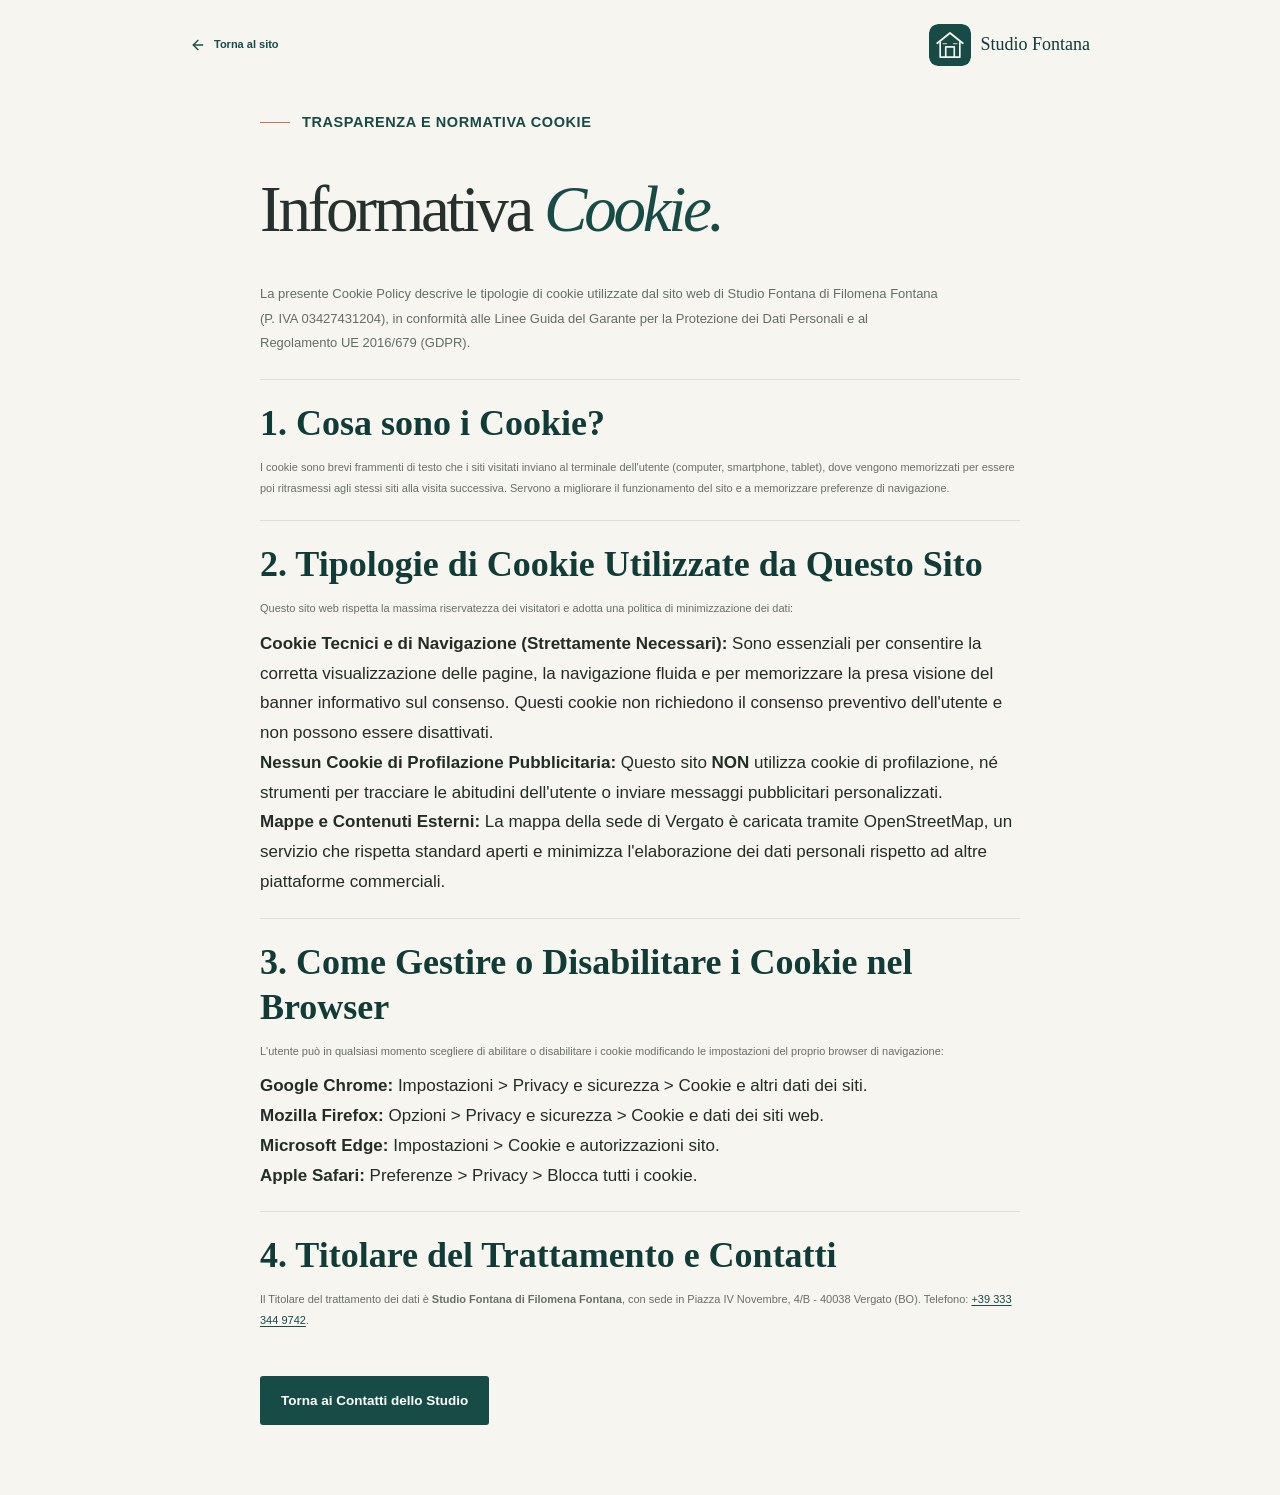
==== cookie-policy.html @ b10d7ef6 "Prima versione sito Studio Fontana" ====
<!doctype html>
<html lang="it">
<head>
  <meta charset="UTF-8" />
  <meta name="viewport" content="width=device-width, initial-scale=1.0" />
  <meta name="theme-color" content="#174b46" />
  <meta name="description" content="Cookie Policy di Studio Fontana - Informazioni sull'uso dei cookie tecnici e rispetto della privacy degli utenti." />
  <meta name="robots" content="noindex,nofollow" />
  <title>Cookie Policy | Studio Fontana</title>
  <link rel="icon" type="image/svg+xml" href="assets/studio-mark.svg" />
  <link rel="stylesheet" href="assets/style.css" />
</head>
<body>
  <main class="privacy-page">
    <header class="privacy-header">
      <a class="privacy-back" href="index.html" aria-label="Torna alla homepage">
        <svg xmlns="http://www.w3.org/2000/svg" width="16" height="16" viewBox="0 0 24 24" fill="none" stroke="currentColor" stroke-width="2" stroke-linecap="round" stroke-linejoin="round" aria-hidden="true"><path d="m12 19-7-7 7-7"/><path d="M19 12H5"/></svg> Torna al sito
      </a>
      <a class="privacy-brand" href="index.html" aria-label="Studio Fontana, homepage">
        <img src="assets/studio-mark.svg" width="42" height="42" alt="Logo Studio Fontana" />
        <span>Studio Fontana</span>
      </a>
    </header>

    <article class="privacy-content">
      <p class="eyebrow"><span class="eyebrow__line"></span> Trasparenza e Normativa Cookie</p>
      <h1>Informativa <em>Cookie.</em></h1>
      <p class="privacy-lead">La presente Cookie Policy descrive le tipologie di cookie utilizzate dal sito web di Studio Fontana di Filomena Fontana (P. IVA 03427431204), in conformità alle Linee Guida del Garante per la Protezione dei Dati Personali e al Regolamento UE 2016/679 (GDPR).</p>

      <section class="privacy-block">
        <h2>1. Cosa sono i Cookie?</h2>
        <p>I cookie sono brevi frammenti di testo che i siti visitati inviano al terminale dell'utente (computer, smartphone, tablet), dove vengono memorizzati per essere poi ritrasmessi agli stessi siti alla visita successiva. Servono a migliorare il funzionamento del sito e a memorizzare preferenze di navigazione.</p>
      </section>

      <section class="privacy-block">
        <h2>2. Tipologie di Cookie Utilizzate da Questo Sito</h2>
        <p>Questo sito web rispetta la massima riservatezza dei visitatori e adotta una politica di minimizzazione dei dati:</p>
        <ul>
          <li><strong>Cookie Tecnici e di Navigazione (Strettamente Necessari):</strong> Sono essenziali per consentire la corretta visualizzazione delle pagine, la navigazione fluida e per memorizzare la presa visione del banner informativo sul consenso. Questi cookie non richiedono il consenso preventivo dell'utente e non possono essere disattivati.</li>
          <li><strong>Nessun Cookie di Profilazione Pubblicitaria:</strong> Questo sito <strong>NON</strong> utilizza cookie di profilazione, né strumenti per tracciare le abitudini dell'utente o inviare messaggi pubblicitari personalizzati.</li>
          <li><strong>Mappe e Contenuti Esterni:</strong> La mappa della sede di Vergato è caricata tramite OpenStreetMap, un servizio che rispetta standard aperti e minimizza l'elaborazione dei dati personali rispetto ad altre piattaforme commerciali.</li>
        </ul>
      </section>

      <section class="privacy-block">
        <h2>3. Come Gestire o Disabilitare i Cookie nel Browser</h2>
        <p>L'utente può in qualsiasi momento scegliere di abilitare o disabilitare i cookie modificando le impostazioni del proprio browser di navigazione:</p>
        <ul>
          <li><strong>Google Chrome:</strong> Impostazioni > Privacy e sicurezza > Cookie e altri dati dei siti.</li>
          <li><strong>Mozilla Firefox:</strong> Opzioni > Privacy e sicurezza > Cookie e dati dei siti web.</li>
          <li><strong>Microsoft Edge:</strong> Impostazioni > Cookie e autorizzazioni sito.</li>
          <li><strong>Apple Safari:</strong> Preferenze > Privacy > Blocca tutti i cookie.</li>
        </ul>
      </section>

      <section class="privacy-block">
        <h2>4. Titolare del Trattamento e Contatti</h2>
        <p>Il Titolare del trattamento dei dati è <strong>Studio Fontana di Filomena Fontana</strong>, con sede in Piazza IV Novembre, 4/B - 40038 Vergato (BO). Telefono: <a href="tel:+393333449742">+39 333 344 9742</a>.</p>
      </section>

      <a class="button button--primary privacy-cta" href="index.html#contatti">
        Torna ai Contatti dello Studio
      </a>
    </article>
  </main>
</body>
</html>
---- assets/style.css ----
@layer properties{@supports (((-webkit-hyphens:none)) and (not (margin-trim:inline))) or ((-moz-orient:inline) and (not (color:rgb(from red r g b)))){*,:before,:after,::backdrop{--tw-translate-x:0;--tw-translate-y:0;--tw-translate-z:0;--tw-rotate-x:initial;--tw-rotate-y:initial;--tw-rotate-z:initial;--tw-skew-x:initial;--tw-skew-y:initial;--tw-space-y-reverse:0;--tw-space-x-reverse:0;--tw-border-style:solid;--tw-gradient-position:initial;--tw-gradient-from:#0000;--tw-gradient-via:#0000;--tw-gradient-to:#0000;--tw-gradient-stops:initial;--tw-gradient-via-stops:initial;--tw-gradient-from-position:0%;--tw-gradient-via-position:50%;--tw-gradient-to-position:100%;--tw-leading:initial;--tw-font-weight:initial;--tw-tracking:initial;--tw-ordinal:initial;--tw-slashed-zero:initial;--tw-numeric-figure:initial;--tw-numeric-spacing:initial;--tw-numeric-fraction:initial;--tw-shadow:0 0 #0000;--tw-shadow-color:initial;--tw-shadow-alpha:100%;--tw-inset-shadow:0 0 #0000;--tw-inset-shadow-color:initial;--tw-inset-shadow-alpha:100%;--tw-ring-color:initial;--tw-ring-shadow:0 0 #0000;--tw-inset-ring-color:initial;--tw-inset-ring-shadow:0 0 #0000;--tw-ring-inset:initial;--tw-ring-offset-width:0px;--tw-ring-offset-color:#fff;--tw-ring-offset-shadow:0 0 #0000;--tw-outline-style:solid;--tw-backdrop-blur:initial;--tw-backdrop-brightness:initial;--tw-backdrop-contrast:initial;--tw-backdrop-grayscale:initial;--tw-backdrop-hue-rotate:initial;--tw-backdrop-invert:initial;--tw-backdrop-opacity:initial;--tw-backdrop-saturate:initial;--tw-backdrop-sepia:initial;--tw-duration:initial;--tw-ease:initial;--tw-content:"";--tw-animation-delay:0s;--tw-animation-direction:normal;--tw-animation-duration:initial;--tw-animation-fill-mode:none;--tw-animation-iteration-count:1;--tw-enter-blur:0;--tw-enter-opacity:1;--tw-enter-rotate:0;--tw-enter-scale:1;--tw-enter-translate-x:0;--tw-enter-translate-y:0;--tw-exit-blur:0;--tw-exit-opacity:1;--tw-exit-rotate:0;--tw-exit-scale:1;--tw-exit-translate-x:0;--tw-exit-translate-y:0}}}@layer theme{:root,:host{--font-sans:ui-sans-serif,system-ui,sans-serif,"Apple Color Emoji","Segoe UI Emoji","Segoe UI Symbol","Noto Color Emoji";--font-mono:ui-monospace,SFMono-Regular,Menlo,Monaco,Consolas,"Liberation Mono","Courier New",monospace;--color-red-100:oklch(93.6% .032 17.717);--color-red-500:oklch(63.7% .237 25.331);--color-blue-600:oklch(54.6% .245 262.881);--color-blue-700:oklch(48.8% .243 264.376);--color-slate-50:oklch(98.4% .003 247.858);--color-slate-100:oklch(96.8% .007 247.896);--color-slate-600:oklch(44.6% .043 257.281);--color-slate-700:oklch(37.2% .044 257.287);--color-slate-900:oklch(20.8% .042 265.755);--color-black:#000;--color-white:#fff;--spacing:.25rem;--container-xs:20rem;--container-sm:24rem;--container-md:28rem;--container-lg:32rem;--container-2xl:42rem;--container-6xl:72rem;--text-xs:.75rem;--text-xs--line-height:calc(1/.75);--text-sm:.875rem;--text-sm--line-height:calc(1.25/.875);--text-base:1rem;--text-base--line-height: 1.5 ;--text-lg:1.125rem;--text-lg--line-height:calc(1.75/1.125);--text-xl:1.25rem;--text-xl--line-height:calc(1.75/1.25);--text-2xl:1.5rem;--text-2xl--line-height:calc(2/1.5);--text-3xl:1.875rem;--text-3xl--line-height: 1.2 ;--text-4xl:2.25rem;--text-4xl--line-height:calc(2.5/2.25);--font-weight-normal:400;--font-weight-medium:500;--font-weight-semibold:600;--font-weight-bold:700;--tracking-tight:-.025em;--tracking-widest:.1em;--leading-snug:1.375;--leading-normal:1.5;--leading-relaxed:1.625;--radius-xs:.125rem;--radius-sm:.25rem;--radius-md:.375rem;--radius-lg:.5rem;--radius-xl:.75rem;--ease-in-out:cubic-bezier(.4,0,.2,1);--animate-spin:spin 1s linear infinite;--animate-pulse:pulse 2s cubic-bezier(.4,0,.6,1)infinite;--blur-sm:8px;--blur-2xl:40px;--aspect-video:16/9;--default-transition-duration:.15s;--default-transition-timing-function:cubic-bezier(.4,0,.2,1);--default-font-family:var(--font-sans);--default-mono-font-family:var(--font-mono)}}@layer base{*,:after,:before,::backdrop{box-sizing:border-box;border:0 solid;margin:0;padding:0}::file-selector-button{box-sizing:border-box;border:0 solid;margin:0;padding:0}html,:host{-webkit-text-size-adjust:100%;tab-size:4;line-height:1.5;font-family:var(--default-font-family,ui-sans-serif,system-ui,sans-serif,"Apple Color Emoji","Segoe UI Emoji","Segoe UI Symbol","Noto Color Emoji");font-feature-settings:var(--default-font-feature-settings,normal);font-variation-settings:var(--default-font-variation-settings,normal);-webkit-tap-highlight-color:transparent}hr{height:0;color:inherit;border-top-width:1px}abbr:where([title]){-webkit-text-decoration:underline dotted;text-decoration:underline dotted}h1,h2,h3,h4,h5,h6{font-size:inherit;font-weight:inherit}a{color:inherit;-webkit-text-decoration:inherit;text-decoration:inherit}b,strong{font-weight:bolder}code,kbd,samp,pre{font-family:var(--default-mono-font-family,ui-monospace,SFMono-Regular,Menlo,Monaco,Consolas,"Liberation Mono","Courier New",monospace);font-feature-settings:var(--default-mono-font-feature-settings,normal);font-variation-settings:var(--default-mono-font-variation-settings,normal);font-size:1em}small{font-size:80%}sub,sup{vertical-align:baseline;font-size:75%;line-height:0;position:relative}sub{bottom:-.25em}sup{top:-.5em}table{text-indent:0;border-color:inherit;border-collapse:collapse}:-moz-focusring{outline:auto}progress{vertical-align:baseline}summary{display:list-item}ol,ul,menu{list-style:none}img,svg,video,canvas,audio,iframe,embed,object{vertical-align:middle;display:block}img,video{max-width:100%;height:auto}button,input,select,optgroup,textarea{font:inherit;font-feature-settings:inherit;font-variation-settings:inherit;letter-spacing:inherit;color:inherit;opacity:1;background-color:#0000;border-radius:0}::file-selector-button{font:inherit;font-feature-settings:inherit;font-variation-settings:inherit;letter-spacing:inherit;color:inherit;opacity:1;background-color:#0000;border-radius:0}:where(select:is([multiple],[size])) optgroup{font-weight:bolder}:where(select:is([multiple],[size])) optgroup option{padding-inline-start:20px}::file-selector-button{margin-inline-end:4px}::placeholder{opacity:1}@supports (not ((-webkit-appearance:-apple-pay-button))) or (contain-intrinsic-size:1px){::placeholder{color:currentColor}@supports (color:color-mix(in lab,red,red)){::placeholder{color:color-mix(in oklab,currentcolor 50%,transparent)}}}textarea{resize:vertical}::-webkit-search-decoration{-webkit-appearance:none}::-webkit-date-and-time-value{min-height:1lh;text-align:inherit}::-webkit-datetime-edit{display:inline-flex}::-webkit-datetime-edit-fields-wrapper{padding:0}::-webkit-datetime-edit{padding-block:0}::-webkit-datetime-edit-year-field{padding-block:0}::-webkit-datetime-edit-month-field{padding-block:0}::-webkit-datetime-edit-day-field{padding-block:0}::-webkit-datetime-edit-hour-field{padding-block:0}::-webkit-datetime-edit-minute-field{padding-block:0}::-webkit-datetime-edit-second-field{padding-block:0}::-webkit-datetime-edit-millisecond-field{padding-block:0}::-webkit-datetime-edit-meridiem-field{padding-block:0}::-webkit-calendar-picker-indicator{line-height:1}:-moz-ui-invalid{box-shadow:none}button,input:where([type=button],[type=reset],[type=submit]){appearance:button}::file-selector-button{appearance:button}::-webkit-inner-spin-button{height:auto}::-webkit-outer-spin-button{height:auto}[hidden]:where(:not([hidden=until-found])){display:none!important}}@layer components;@layer utilities{.\@container\/card-header{container:card-header/inline-size}.\@container\/field-group{container:field-group/inline-size}.pointer-events-none{pointer-events:none}.invisible{visibility:hidden}.sr-only{clip-path:inset(50%);white-space:nowrap;border-width:0;width:1px;height:1px;margin:-1px;padding:0;position:absolute;overflow:hidden}.absolute{position:absolute}.fixed{position:fixed}.relative{position:relative}.static{position:static}.sticky{position:sticky}.inset-0{inset:calc(var(--spacing)*0)}.inset-x-0{inset-inline:calc(var(--spacing)*0)}.inset-y-0{inset-block:calc(var(--spacing)*0)}.-top-12{top:calc(var(--spacing)*-12)}.top-0{top:calc(var(--spacing)*0)}.top-1\.5{top:calc(var(--spacing)*1.5)}.top-1\/2{top:50%}.top-3\.5{top:calc(var(--spacing)*3.5)}.top-4{top:calc(var(--spacing)*4)}.top-\[1px\]{top:1px}.top-\[50\%\]{top:50%}.top-\[60\%\]{top:60%}.top-full{top:100%}.-right-12{right:calc(var(--spacing)*-12)}.right-0{right:calc(var(--spacing)*0)}.right-1{right:calc(var(--spacing)*1)}.right-2{right:calc(var(--spacing)*2)}.right-3{right:calc(var(--spacing)*3)}.right-4{right:calc(var(--spacing)*4)}.-bottom-12{bottom:calc(var(--spacing)*-12)}.bottom-0{bottom:calc(var(--spacing)*0)}.bottom-4{bottom:calc(var(--spacing)*4)}.-left-12{left:calc(var(--spacing)*-12)}.left-0{left:calc(var(--spacing)*0)}.left-1\/2{left:50%}.left-2{left:calc(var(--spacing)*2)}.left-4{left:calc(var(--spacing)*4)}.left-\[50\%\]{left:50%}.isolate{isolation:isolate}.z-10{z-index:10}.z-20{z-index:20}.z-40{z-index:40}.z-50{z-index:50}.z-\[1\]{z-index:1}.order-first{order:-9999}.order-last{order:9999}.col-start-2{grid-column-start:2}.row-span-2{grid-row:span 2/span 2}.row-start-1{grid-row-start:1}.container{width:100%}@media(min-width:40rem){.container{max-width:40rem}}@media(min-width:48rem){.container{max-width:48rem}}@media(min-width:64rem){.container{max-width:64rem}}@media(min-width:80rem){.container{max-width:80rem}}@media(min-width:96rem){.container{max-width:96rem}}.\!m-0{margin:calc(var(--spacing)*0)!important}.-mx-1{margin-inline:calc(var(--spacing)*-1)}.mx-2{margin-inline:calc(var(--spacing)*2)}.mx-3\.5{margin-inline:calc(var(--spacing)*3.5)}.mx-4{margin-inline:calc(var(--spacing)*4)}.mx-auto{margin-inline:auto}.-my-2{margin-block:calc(var(--spacing)*-2)}.my-0{margin-block:calc(var(--spacing)*0)}.my-0\.5{margin-block:calc(var(--spacing)*.5)}.my-1{margin-block:calc(var(--spacing)*1)}.-mt-4{margin-top:calc(var(--spacing)*-4)}.mt-1{margin-top:calc(var(--spacing)*1)}.mt-1\.5{margin-top:calc(var(--spacing)*1.5)}.mt-2{margin-top:calc(var(--spacing)*2)}.mt-4{margin-top:calc(var(--spacing)*4)}.mt-12{margin-top:calc(var(--spacing)*12)}.mt-auto{margin-top:auto}.mr-2{margin-right:calc(var(--spacing)*2)}.mb-1{margin-bottom:calc(var(--spacing)*1)}.mb-2{margin-bottom:calc(var(--spacing)*2)}.mb-3{margin-bottom:calc(var(--spacing)*3)}.mb-4{margin-bottom:calc(var(--spacing)*4)}.mb-6{margin-bottom:calc(var(--spacing)*6)}.mb-8{margin-bottom:calc(var(--spacing)*8)}.-ml-4{margin-left:calc(var(--spacing)*-4)}.ml-1{margin-left:calc(var(--spacing)*1)}.ml-2{margin-left:calc(var(--spacing)*2)}.ml-4{margin-left:calc(var(--spacing)*4)}.ml-auto{margin-left:auto}.line-clamp-1{-webkit-line-clamp:1;-webkit-box-orient:vertical;display:-webkit-box;overflow:hidden}.line-clamp-2{-webkit-line-clamp:2;-webkit-box-orient:vertical;display:-webkit-box;overflow:hidden}.block{display:block}.flex{display:flex}.grid{display:grid}.hidden{display:none}.inline-flex{display:inline-flex}.table{display:table}.table-caption{display:table-caption}.table-cell{display:table-cell}.table-row{display:table-row}.field-sizing-content{field-sizing:content}.aspect-square{aspect-ratio:1}.aspect-video{aspect-ratio:var(--aspect-video)}.size-\(--cell-size\){width:var(--cell-size);height:var(--cell-size)}.size-2{width:calc(var(--spacing)*2);height:calc(var(--spacing)*2)}.size-2\.5{width:calc(var(--spacing)*2.5);height:calc(var(--spacing)*2.5)}.size-3{width:calc(var(--spacing)*3);height:calc(var(--spacing)*3)}.size-3\.5{width:calc(var(--spacing)*3.5);height:calc(var(--spacing)*3.5)}.size-4{width:calc(var(--spacing)*4);height:calc(var(--spacing)*4)}.size-6{width:calc(var(--spacing)*6);height:calc(var(--spacing)*6)}.size-7{width:calc(var(--spacing)*7);height:calc(var(--spacing)*7)}.size-8{width:calc(var(--spacing)*8);height:calc(var(--spacing)*8)}.size-9{width:calc(var(--spacing)*9);height:calc(var(--spacing)*9)}.size-10{width:calc(var(--spacing)*10);height:calc(var(--spacing)*10)}.size-12{width:calc(var(--spacing)*12);height:calc(var(--spacing)*12)}.size-auto{width:auto;height:auto}.size-full{width:100%;height:100%}.h-\(--cell-size\){height:var(--cell-size)}.h-1\.5{height:calc(var(--spacing)*1.5)}.h-2{height:calc(var(--spacing)*2)}.h-2\.5{height:calc(var(--spacing)*2.5)}.h-3{height:calc(var(--spacing)*3)}.h-4{height:calc(var(--spacing)*4)}.h-5{height:calc(var(--spacing)*5)}.h-6{height:calc(var(--spacing)*6)}.h-7{height:calc(var(--spacing)*7)}.h-8{height:calc(var(--spacing)*8)}.h-9{height:calc(var(--spacing)*9)}.h-10{height:calc(var(--spacing)*10)}.h-12{height:calc(var(--spacing)*12)}.h-14{height:calc(var(--spacing)*14)}.h-16{height:calc(var(--spacing)*16)}.h-32{height:calc(var(--spacing)*32)}.h-64{height:calc(var(--spacing)*64)}.h-\[1\.15rem\]{height:1.15rem}.h-\[38px\]{height:38px}.h-\[200px\]{height:200px}.h-\[500px\]{height:500px}.h-\[calc\(100\%-1px\)\]{height:calc(100% - 1px)}.h-\[var\(--radix-navigation-menu-viewport-height\)\]{height:var(--radix-navigation-menu-viewport-height)}.h-\[var\(--radix-select-trigger-height\)\]{height:var(--radix-select-trigger-height)}.h-auto{height:auto}.h-full{height:100%}.h-px{height:1px}.h-svh{height:100svh}.max-h-\(--radix-context-menu-content-available-height\){max-height:var(--radix-context-menu-content-available-height)}.max-h-\(--radix-dropdown-menu-content-available-height\){max-height:var(--radix-dropdown-menu-content-available-height)}.max-h-\(--radix-select-content-available-height\){max-height:var(--radix-select-content-available-height)}.max-h-32{max-height:calc(var(--spacing)*32)}.max-h-\[300px\]{max-height:300px}.min-h-0{min-height:calc(var(--spacing)*0)}.min-h-4{min-height:calc(var(--spacing)*4)}.min-h-9{min-height:calc(var(--spacing)*9)}.min-h-16{min-height:calc(var(--spacing)*16)}.min-h-\[200px\]{min-height:200px}.min-h-screen{min-height:100vh}.min-h-svh{min-height:100svh}.w-\(--cell-size\){width:var(--cell-size)}.w-\(--sidebar-width\){width:var(--sidebar-width)}.w-0{width:calc(var(--spacing)*0)}.w-1{width:calc(var(--spacing)*1)}.w-1\/2{width:50%}.w-2{width:calc(var(--spacing)*2)}.w-2\.5{width:calc(var(--spacing)*2.5)}.w-3{width:calc(var(--spacing)*3)}.w-3\/4{width:75%}.w-4{width:calc(var(--spacing)*4)}.w-5{width:calc(var(--spacing)*5)}.w-8{width:calc(var(--spacing)*8)}.w-9{width:calc(var(--spacing)*9)}.w-10{width:calc(var(--spacing)*10)}.w-16{width:calc(var(--spacing)*16)}.w-20{width:calc(var(--spacing)*20)}.w-24{width:calc(var(--spacing)*24)}.w-32{width:calc(var(--spacing)*32)}.w-48{width:calc(var(--spacing)*48)}.w-64{width:calc(var(--spacing)*64)}.w-72{width:calc(var(--spacing)*72)}.w-\[38px\]{width:38px}.w-\[100px\]{width:100px}.w-\[280px\]{width:280px}.w-\[400px\]{width:400px}.w-auto{width:auto}.w-fit{width:fit-content}.w-full{width:100%}.w-max{width:max-content}.w-px{width:1px}.max-w-\(--skeleton-width\){max-width:var(--skeleton-width)}.max-w-2xl{max-width:var(--container-2xl)}.max-w-6xl{max-width:var(--container-6xl)}.max-w-\[80\%\]{max-width:80%}.max-w-\[calc\(100\%-2rem\)\]{max-width:calc(100% - 2rem)}.max-w-lg{max-width:var(--container-lg)}.max-w-max{max-width:max-content}.max-w-md{max-width:var(--container-md)}.max-w-none{max-width:none}.max-w-sm{max-width:var(--container-sm)}.max-w-xs{max-width:var(--container-xs)}.min-w-\(--cell-size\){min-width:var(--cell-size)}.min-w-0{min-width:calc(var(--spacing)*0)}.min-w-5{min-width:calc(var(--spacing)*5)}.min-w-8{min-width:calc(var(--spacing)*8)}.min-w-9{min-width:calc(var(--spacing)*9)}.min-w-10{min-width:calc(var(--spacing)*10)}.min-w-\[8rem\]{min-width:8rem}.min-w-\[12rem\]{min-width:12rem}.min-w-\[var\(--radix-select-trigger-width\)\]{min-width:var(--radix-select-trigger-width)}.flex-1{flex:1}.flex-shrink-0,.shrink-0{flex-shrink:0}.grow{flex-grow:1}.grow-0{flex-grow:0}.basis-full{flex-basis:100%}.caption-bottom{caption-side:bottom}.border-collapse{border-collapse:collapse}.origin-\(--radix-context-menu-content-transform-origin\){transform-origin:var(--radix-context-menu-content-transform-origin)}.origin-\(--radix-dropdown-menu-content-transform-origin\){transform-origin:var(--radix-dropdown-menu-content-transform-origin)}.origin-\(--radix-hover-card-content-transform-origin\){transform-origin:var(--radix-hover-card-content-transform-origin)}.origin-\(--radix-menubar-content-transform-origin\){transform-origin:var(--radix-menubar-content-transform-origin)}.origin-\(--radix-popover-content-transform-origin\){transform-origin:var(--radix-popover-content-transform-origin)}.origin-\(--radix-select-content-transform-origin\){transform-origin:var(--radix-select-content-transform-origin)}.origin-\(--radix-tooltip-content-transform-origin\){transform-origin:var(--radix-tooltip-content-transform-origin)}.-translate-x-1\/2{--tw-translate-x: -50% ;translate:var(--tw-translate-x)var(--tw-translate-y)}.-translate-x-px{--tw-translate-x:-1px;translate:var(--tw-translate-x)var(--tw-translate-y)}.translate-x-\[-50\%\]{--tw-translate-x:-50%;translate:var(--tw-translate-x)var(--tw-translate-y)}.translate-x-px{--tw-translate-x:1px;translate:var(--tw-translate-x)var(--tw-translate-y)}.-translate-y-1\/2{--tw-translate-y: -50% ;translate:var(--tw-translate-x)var(--tw-translate-y)}.translate-y-0\.5{--tw-translate-y:calc(var(--spacing)*.5);translate:var(--tw-translate-x)var(--tw-translate-y)}.translate-y-\[-50\%\]{--tw-translate-y:-50%;translate:var(--tw-translate-x)var(--tw-translate-y)}.translate-y-\[calc\(-50\%_-_2px\)\]{--tw-translate-y: calc(-50% - 2px) ;translate:var(--tw-translate-x)var(--tw-translate-y)}.rotate-45{rotate:45deg}.rotate-90{rotate:90deg}.transform{transform:var(--tw-rotate-x,)var(--tw-rotate-y,)var(--tw-rotate-z,)var(--tw-skew-x,)var(--tw-skew-y,)}.animate-caret-blink{animation:1.25s ease-out infinite caret-blink}.animate-in{animation:enter var(--tw-animation-duration,var(--tw-duration,.15s))var(--tw-ease,ease)var(--tw-animation-delay,0s)var(--tw-animation-iteration-count,1)var(--tw-animation-direction,normal)var(--tw-animation-fill-mode,none)}.animate-pulse{animation:var(--animate-pulse)}.animate-spin{animation:var(--animate-spin)}.cursor-col-resize{cursor:col-resize}.cursor-default{cursor:default}.cursor-pointer{cursor:pointer}.cursor-text{cursor:text}.touch-none{touch-action:none}.resize-none{resize:none}.scroll-my-1{scroll-margin-block:calc(var(--spacing)*1)}.scroll-py-1{scroll-padding-block:calc(var(--spacing)*1)}.list-disc{list-style-type:disc}.list-none{list-style-type:none}.auto-rows-min{grid-auto-rows:min-content}.grid-cols-1{grid-template-columns:repeat(1,minmax(0,1fr))}.grid-cols-2{grid-template-columns:repeat(2,minmax(0,1fr))}.grid-cols-3{grid-template-columns:repeat(3,minmax(0,1fr))}.grid-cols-\[0_1fr\]{grid-template-columns:0 1fr}.grid-rows-\[auto_auto\]{grid-template-rows:auto auto}.flex-col{flex-direction:column}.flex-col-reverse{flex-direction:column-reverse}.flex-row{flex-direction:row}.flex-wrap{flex-wrap:wrap}.items-center{align-items:center}.items-end{align-items:flex-end}.items-start{align-items:flex-start}.items-stretch{align-items:stretch}.justify-between{justify-content:space-between}.justify-center{justify-content:center}.justify-end{justify-content:flex-end}.justify-start{justify-content:flex-start}.justify-items-start{justify-items:start}.gap-0{gap:calc(var(--spacing)*0)}.gap-0\.5{gap:calc(var(--spacing)*.5)}.gap-1{gap:calc(var(--spacing)*1)}.gap-1\.5{gap:calc(var(--spacing)*1.5)}.gap-2{gap:calc(var(--spacing)*2)}.gap-2\.5{gap:calc(var(--spacing)*2.5)}.gap-3{gap:calc(var(--spacing)*3)}.gap-4{gap:calc(var(--spacing)*4)}.gap-6{gap:calc(var(--spacing)*6)}.gap-7{gap:calc(var(--spacing)*7)}.gap-8{gap:calc(var(--spacing)*8)}:where(.space-y-1>:not(:last-child)){--tw-space-y-reverse:0;margin-block-start:calc(calc(var(--spacing)*1)*var(--tw-space-y-reverse));margin-block-end:calc(calc(var(--spacing)*1)*calc(1 - var(--tw-space-y-reverse)))}:where(.space-y-2>:not(:last-child)){--tw-space-y-reverse:0;margin-block-start:calc(calc(var(--spacing)*2)*var(--tw-space-y-reverse));margin-block-end:calc(calc(var(--spacing)*2)*calc(1 - var(--tw-space-y-reverse)))}:where(.space-y-3>:not(:last-child)){--tw-space-y-reverse:0;margin-block-start:calc(calc(var(--spacing)*3)*var(--tw-space-y-reverse));margin-block-end:calc(calc(var(--spacing)*3)*calc(1 - var(--tw-space-y-reverse)))}:where(.space-y-4>:not(:last-child)){--tw-space-y-reverse:0;margin-block-start:calc(calc(var(--spacing)*4)*var(--tw-space-y-reverse));margin-block-end:calc(calc(var(--spacing)*4)*calc(1 - var(--tw-space-y-reverse)))}:where(.space-y-6>:not(:last-child)){--tw-space-y-reverse:0;margin-block-start:calc(calc(var(--spacing)*6)*var(--tw-space-y-reverse));margin-block-end:calc(calc(var(--spacing)*6)*calc(1 - var(--tw-space-y-reverse)))}:where(.space-y-12>:not(:last-child)){--tw-space-y-reverse:0;margin-block-start:calc(calc(var(--spacing)*12)*var(--tw-space-y-reverse));margin-block-end:calc(calc(var(--spacing)*12)*calc(1 - var(--tw-space-y-reverse)))}:where(.space-x-2>:not(:last-child)){--tw-space-x-reverse:0;margin-inline-start:calc(calc(var(--spacing)*2)*var(--tw-space-x-reverse));margin-inline-end:calc(calc(var(--spacing)*2)*calc(1 - var(--tw-space-x-reverse)))}.gap-y-0\.5{row-gap:calc(var(--spacing)*.5)}.self-start{align-self:flex-start}.self-stretch{align-self:stretch}.justify-self-end{justify-self:flex-end}.truncate{text-overflow:ellipsis;white-space:nowrap;overflow:hidden}.overflow-auto{overflow:auto}.overflow-hidden{overflow:hidden}.overflow-x-auto{overflow-x:auto}.overflow-x-hidden{overflow-x:hidden}.overflow-y-auto{overflow-y:auto}.rounded{border-radius:.25rem}.rounded-\[2px\]{border-radius:2px}.rounded-\[4px\]{border-radius:4px}.rounded-\[10px\]{border-radius:10px}.rounded-\[20px\]{border-radius:20px}.rounded-\[calc\(var\(--radius\)-5px\)\]{border-radius:calc(var(--radius) - 5px)}.rounded-\[inherit\]{border-radius:inherit}.rounded-full{border-radius:3.40282e38px}.rounded-lg{border-radius:var(--radius-lg)}.rounded-md{border-radius:var(--radius-md)}.rounded-none{border-radius:0}.rounded-sm{border-radius:var(--radius-sm)}.rounded-xl{border-radius:var(--radius-xl)}.rounded-xs{border-radius:var(--radius-xs)}.rounded-l-md{border-top-left-radius:var(--radius-md);border-bottom-left-radius:var(--radius-md)}.rounded-tl-sm{border-top-left-radius:var(--radius-sm)}.rounded-r-md{border-top-right-radius:var(--radius-md);border-bottom-right-radius:var(--radius-md)}.border{border-style:var(--tw-border-style);border-width:1px}.border-0{border-style:var(--tw-border-style);border-width:0}.border-\[1\.5px\]{border-style:var(--tw-border-style);border-width:1.5px}.border-y{border-block-style:var(--tw-border-style);border-block-width:1px}.border-t{border-top-style:var(--tw-border-style);border-top-width:1px}.border-r{border-right-style:var(--tw-border-style);border-right-width:1px}.border-r-0{border-right-style:var(--tw-border-style);border-right-width:0}.border-b{border-bottom-style:var(--tw-border-style);border-bottom-width:1px}.border-l{border-left-style:var(--tw-border-style);border-left-width:1px}.border-dashed{--tw-border-style:dashed;border-style:dashed}.border-\(--color-border\){border-color:var(--color-border)}.border-\[rgba\(0\,0\,0\,0\.08\)\]{border-color:#00000014}.border-transparent{border-color:#0000}.border-t-transparent{border-top-color:#0000}.border-l-transparent{border-left-color:#0000}.bg-\(--color-bg\){background-color:var(--color-bg)}.bg-\[\#1a1a19\]{background-color:#1a1a19}.bg-\[\#f8f8f7\]{background-color:#f8f8f7}.bg-black\/50{background-color:#00000080}@supports (color:color-mix(in lab,red,red)){.bg-black\/50{background-color:color-mix(in oklab,var(--color-black)50%,transparent)}}.bg-blue-600{background-color:var(--color-blue-600)}.bg-red-100{background-color:var(--color-red-100)}.bg-transparent{background-color:#0000}.bg-white{background-color:var(--color-white)}.bg-white\/80{background-color:#fffc}@supports (color:color-mix(in lab,red,red)){.bg-white\/80{background-color:color-mix(in oklab,var(--color-white)80%,transparent)}}.bg-gradient-to-br{--tw-gradient-position:to bottom right in oklab;background-image:linear-gradient(var(--tw-gradient-stops))}.from-slate-50{--tw-gradient-from:var(--color-slate-50);--tw-gradient-stops:var(--tw-gradient-via-stops,var(--tw-gradient-position),var(--tw-gradient-from)var(--tw-gradient-from-position),var(--tw-gradient-to)var(--tw-gradient-to-position))}.to-slate-100{--tw-gradient-to:var(--color-slate-100);--tw-gradient-stops:var(--tw-gradient-via-stops,var(--tw-gradient-position),var(--tw-gradient-from)var(--tw-gradient-from-position),var(--tw-gradient-to)var(--tw-gradient-to-position))}.fill-current{fill:currentColor}.p-0{padding:calc(var(--spacing)*0)}.p-1{padding:calc(var(--spacing)*1)}.p-2{padding:calc(var(--spacing)*2)}.p-3{padding:calc(var(--spacing)*3)}.p-4{padding:calc(var(--spacing)*4)}.p-5{padding:calc(var(--spacing)*5)}.p-6{padding:calc(var(--spacing)*6)}.p-8{padding:calc(var(--spacing)*8)}.p-\[3px\]{padding:3px}.p-px{padding:1px}.px-\(--cell-size\){padding-inline:var(--cell-size)}.px-1{padding-inline:calc(var(--spacing)*1)}.px-1\.5{padding-inline:calc(var(--spacing)*1.5)}.px-2{padding-inline:calc(var(--spacing)*2)}.px-2\.5{padding-inline:calc(var(--spacing)*2.5)}.px-3{padding-inline:calc(var(--spacing)*3)}.px-4{padding-inline:calc(var(--spacing)*4)}.px-5{padding-inline:calc(var(--spacing)*5)}.px-6{padding-inline:calc(var(--spacing)*6)}.py-0\.5{padding-block:calc(var(--spacing)*.5)}.py-1{padding-block:calc(var(--spacing)*1)}.py-1\.5{padding-block:calc(var(--spacing)*1.5)}.py-2{padding-block:calc(var(--spacing)*2)}.py-2\.5{padding-block:calc(var(--spacing)*2.5)}.py-3{padding-block:calc(var(--spacing)*3)}.py-4{padding-block:calc(var(--spacing)*4)}.py-5{padding-block:calc(var(--spacing)*5)}.py-6{padding-block:calc(var(--spacing)*6)}.pt-0{padding-top:calc(var(--spacing)*0)}.pt-3{padding-top:calc(var(--spacing)*3)}.pt-4{padding-top:calc(var(--spacing)*4)}.pt-6{padding-top:calc(var(--spacing)*6)}.pt-8{padding-top:calc(var(--spacing)*8)}.pt-12{padding-top:calc(var(--spacing)*12)}.pr-1{padding-right:calc(var(--spacing)*1)}.pr-2{padding-right:calc(var(--spacing)*2)}.pr-2\.5{padding-right:calc(var(--spacing)*2.5)}.pr-3{padding-right:calc(var(--spacing)*3)}.pr-8{padding-right:calc(var(--spacing)*8)}.pb-3{padding-bottom:calc(var(--spacing)*3)}.pb-4{padding-bottom:calc(var(--spacing)*4)}.pb-8{padding-bottom:calc(var(--spacing)*8)}.pl-2{padding-left:calc(var(--spacing)*2)}.pl-3{padding-left:calc(var(--spacing)*3)}.pl-4{padding-left:calc(var(--spacing)*4)}.pl-8{padding-left:calc(var(--spacing)*8)}.text-center{text-align:center}.text-left{text-align:left}.text-right{text-align:right}.align-middle{vertical-align:middle}.font-mono{font-family:var(--font-mono)}.font-sans{font-family:var(--font-sans)}.text-2xl{font-size:var(--text-2xl);line-height:var(--tw-leading,var(--text-2xl--line-height))}.text-3xl{font-size:var(--text-3xl);line-height:var(--tw-leading,var(--text-3xl--line-height))}.text-4xl{font-size:var(--text-4xl);line-height:var(--tw-leading,var(--text-4xl--line-height))}.text-base{font-size:var(--text-base);line-height:var(--tw-leading,var(--text-base--line-height))}.text-lg{font-size:var(--text-lg);line-height:var(--tw-leading,var(--text-lg--line-height))}.text-sm{font-size:var(--text-sm);line-height:var(--tw-leading,var(--text-sm--line-height))}.text-sm\/relaxed{font-size:var(--text-sm);line-height:var(--leading-relaxed)}.text-xl{font-size:var(--text-xl);line-height:var(--tw-leading,var(--text-xl--line-height))}.text-xs{font-size:var(--text-xs);line-height:var(--tw-leading,var(--text-xs--line-height))}.text-\[0\.8rem\]{font-size:.8rem}.leading-5{--tw-leading:calc(var(--spacing)*5);line-height:calc(var(--spacing)*5)}.leading-\[26px\]{--tw-leading:26px;line-height:26px}.leading-none{--tw-leading:1;line-height:1}.leading-normal{--tw-leading:var(--leading-normal);line-height:var(--leading-normal)}.leading-relaxed{--tw-leading:var(--leading-relaxed);line-height:var(--leading-relaxed)}.leading-snug{--tw-leading:var(--leading-snug);line-height:var(--leading-snug)}.font-bold{--tw-font-weight:var(--font-weight-bold);font-weight:var(--font-weight-bold)}.font-medium{--tw-font-weight:var(--font-weight-medium);font-weight:var(--font-weight-medium)}.font-normal{--tw-font-weight:var(--font-weight-normal);font-weight:var(--font-weight-normal)}.font-semibold{--tw-font-weight:var(--font-weight-semibold);font-weight:var(--font-weight-semibold)}.tracking-\[-0\.44px\]{--tw-tracking:-.44px;letter-spacing:-.44px}.tracking-\[-0\.154px\]{--tw-tracking:-.154px;letter-spacing:-.154px}.tracking-tight{--tw-tracking:var(--tracking-tight);letter-spacing:var(--tracking-tight)}.tracking-widest{--tw-tracking:var(--tracking-widest);letter-spacing:var(--tracking-widest)}.text-balance{text-wrap:balance}.break-words{overflow-wrap:break-word}.whitespace-break-spaces{white-space:break-spaces}.whitespace-nowrap{white-space:nowrap}.whitespace-pre-wrap{white-space:pre-wrap}.text-\[\#34322d\]{color:#34322d}.text-\[\#858481\]{color:#858481}.text-current{color:currentColor}.text-red-500{color:var(--color-red-500)}.text-slate-600{color:var(--color-slate-600)}.text-slate-700{color:var(--color-slate-700)}.text-slate-900{color:var(--color-slate-900)}.text-white{color:var(--color-white)}.italic{font-style:italic}.tabular-nums{--tw-numeric-spacing:tabular-nums;font-variant-numeric:var(--tw-ordinal,)var(--tw-slashed-zero,)var(--tw-numeric-figure,)var(--tw-numeric-spacing,)var(--tw-numeric-fraction,)}.underline{text-decoration-line:underline}.underline-offset-4{text-underline-offset:4px}.opacity-0{opacity:0}.opacity-20{opacity:.2}.opacity-50{opacity:.5}.opacity-70{opacity:.7}.opacity-90{opacity:.9}.opacity-100{opacity:1}.shadow{--tw-shadow:0 1px 3px 0 var(--tw-shadow-color,#0000001a),0 1px 2px -1px var(--tw-shadow-color,#0000001a);box-shadow:var(--tw-inset-shadow),var(--tw-inset-ring-shadow),var(--tw-ring-offset-shadow),var(--tw-ring-shadow),var(--tw-shadow)}.shadow-\[0_0_0_1px_hsl\(var\(--sidebar-border\)\)\]{--tw-shadow:0 0 0 1px var(--tw-shadow-color,hsl(var(--sidebar-border)));box-shadow:var(--tw-inset-shadow),var(--tw-inset-ring-shadow),var(--tw-ring-offset-shadow),var(--tw-ring-shadow),var(--tw-shadow)}.shadow-\[0px_4px_11px_0px_rgba\(0\,0\,0\,0\.08\)\]{--tw-shadow:0px 4px 11px 0px var(--tw-shadow-color,#00000014);box-shadow:var(--tw-inset-shadow),var(--tw-inset-ring-shadow),var(--tw-ring-offset-shadow),var(--tw-ring-shadow),var(--tw-shadow)}.shadow-lg{--tw-shadow:0 10px 15px -3px var(--tw-shadow-color,#0000001a),0 4px 6px -4px var(--tw-shadow-color,#0000001a);box-shadow:var(--tw-inset-shadow),var(--tw-inset-ring-shadow),var(--tw-ring-offset-shadow),var(--tw-ring-shadow),var(--tw-shadow)}.shadow-md{--tw-shadow:0 4px 6px -1px var(--tw-shadow-color,#0000001a),0 2px 4px -2px var(--tw-shadow-color,#0000001a);box-shadow:var(--tw-inset-shadow),var(--tw-inset-ring-shadow),var(--tw-ring-offset-shadow),var(--tw-ring-shadow),var(--tw-shadow)}.shadow-none{--tw-shadow:0 0 #0000;box-shadow:var(--tw-inset-shadow),var(--tw-inset-ring-shadow),var(--tw-ring-offset-shadow),var(--tw-ring-shadow),var(--tw-shadow)}.shadow-sm{--tw-shadow:0 1px 3px 0 var(--tw-shadow-color,#0000001a),0 1px 2px -1px var(--tw-shadow-color,#0000001a);box-shadow:var(--tw-inset-shadow),var(--tw-inset-ring-shadow),var(--tw-ring-offset-shadow),var(--tw-ring-shadow),var(--tw-shadow)}.shadow-xl{--tw-shadow:0 20px 25px -5px var(--tw-shadow-color,#0000001a),0 8px 10px -6px var(--tw-shadow-color,#0000001a);box-shadow:var(--tw-inset-shadow),var(--tw-inset-ring-shadow),var(--tw-ring-offset-shadow),var(--tw-ring-shadow),var(--tw-shadow)}.shadow-xs{--tw-shadow:0 1px 2px 0 var(--tw-shadow-color,#0000000d);box-shadow:var(--tw-inset-shadow),var(--tw-inset-ring-shadow),var(--tw-ring-offset-shadow),var(--tw-ring-shadow),var(--tw-shadow)}.ring-0{--tw-ring-shadow:var(--tw-ring-inset,)0 0 0 calc(0px + var(--tw-ring-offset-width))var(--tw-ring-color,currentcolor);box-shadow:var(--tw-inset-shadow),var(--tw-inset-ring-shadow),var(--tw-ring-offset-shadow),var(--tw-ring-shadow),var(--tw-shadow)}.outline-hidden{--tw-outline-style:none;outline-style:none}@media(forced-colors:active){.outline-hidden{outline-offset:2px;outline:2px solid #0000}}.outline{outline-style:var(--tw-outline-style);outline-width:1px}.backdrop-blur{--tw-backdrop-blur:blur(8px);-webkit-backdrop-filter:var(--tw-backdrop-blur,)var(--tw-backdrop-brightness,)var(--tw-backdrop-contrast,)var(--tw-backdrop-grayscale,)var(--tw-backdrop-hue-rotate,)var(--tw-backdrop-invert,)var(--tw-backdrop-opacity,)var(--tw-backdrop-saturate,)var(--tw-backdrop-sepia,);backdrop-filter:var(--tw-backdrop-blur,)var(--tw-backdrop-brightness,)var(--tw-backdrop-contrast,)var(--tw-backdrop-grayscale,)var(--tw-backdrop-hue-rotate,)var(--tw-backdrop-invert,)var(--tw-backdrop-opacity,)var(--tw-backdrop-saturate,)var(--tw-backdrop-sepia,)}.backdrop-blur-2xl{--tw-backdrop-blur:blur(var(--blur-2xl));-webkit-backdrop-filter:var(--tw-backdrop-blur,)var(--tw-backdrop-brightness,)var(--tw-backdrop-contrast,)var(--tw-backdrop-grayscale,)var(--tw-backdrop-hue-rotate,)var(--tw-backdrop-invert,)var(--tw-backdrop-opacity,)var(--tw-backdrop-saturate,)var(--tw-backdrop-sepia,);backdrop-filter:var(--tw-backdrop-blur,)var(--tw-backdrop-brightness,)var(--tw-backdrop-contrast,)var(--tw-backdrop-grayscale,)var(--tw-backdrop-hue-rotate,)var(--tw-backdrop-invert,)var(--tw-backdrop-opacity,)var(--tw-backdrop-saturate,)var(--tw-backdrop-sepia,)}.backdrop-blur-sm{--tw-backdrop-blur:blur(var(--blur-sm));-webkit-backdrop-filter:var(--tw-backdrop-blur,)var(--tw-backdrop-brightness,)var(--tw-backdrop-contrast,)var(--tw-backdrop-grayscale,)var(--tw-backdrop-hue-rotate,)var(--tw-backdrop-invert,)var(--tw-backdrop-opacity,)var(--tw-backdrop-saturate,)var(--tw-backdrop-sepia,);backdrop-filter:var(--tw-backdrop-blur,)var(--tw-backdrop-brightness,)var(--tw-backdrop-contrast,)var(--tw-backdrop-grayscale,)var(--tw-backdrop-hue-rotate,)var(--tw-backdrop-invert,)var(--tw-backdrop-opacity,)var(--tw-backdrop-saturate,)var(--tw-backdrop-sepia,)}.transition{transition-property:color,background-color,border-color,outline-color,text-decoration-color,fill,stroke,--tw-gradient-from,--tw-gradient-via,--tw-gradient-to,opacity,box-shadow,transform,translate,scale,rotate,filter,-webkit-backdrop-filter,backdrop-filter,display,content-visibility,overlay,pointer-events;transition-timing-function:var(--tw-ease,var(--default-transition-timing-function));transition-duration:var(--tw-duration,var(--default-transition-duration))}.transition-\[color\,box-shadow\]{transition-property:color,box-shadow;transition-timing-function:var(--tw-ease,var(--default-transition-timing-function));transition-duration:var(--tw-duration,var(--default-transition-duration))}.transition-\[left\,right\,width\]{transition-property:left,right,width;transition-timing-function:var(--tw-ease,var(--default-transition-timing-function));transition-duration:var(--tw-duration,var(--default-transition-duration))}.transition-\[margin\,opacity\]{transition-property:margin,opacity;transition-timing-function:var(--tw-ease,var(--default-transition-timing-function));transition-duration:var(--tw-duration,var(--default-transition-duration))}.transition-\[width\,height\,padding\]{transition-property:width,height,padding;transition-timing-function:var(--tw-ease,var(--default-transition-timing-function));transition-duration:var(--tw-duration,var(--default-transition-duration))}.transition-\[width\]{transition-property:width;transition-timing-function:var(--tw-ease,var(--default-transition-timing-function));transition-duration:var(--tw-duration,var(--default-transition-duration))}.transition-all{transition-property:all;transition-timing-function:var(--tw-ease,var(--default-transition-timing-function));transition-duration:var(--tw-duration,var(--default-transition-duration))}.transition-colors{transition-property:color,background-color,border-color,outline-color,text-decoration-color,fill,stroke,--tw-gradient-from,--tw-gradient-via,--tw-gradient-to;transition-timing-function:var(--tw-ease,var(--default-transition-timing-function));transition-duration:var(--tw-duration,var(--default-transition-duration))}.transition-opacity{transition-property:opacity;transition-timing-function:var(--tw-ease,var(--default-transition-timing-function));transition-duration:var(--tw-duration,var(--default-transition-duration))}.transition-shadow{transition-property:box-shadow;transition-timing-function:var(--tw-ease,var(--default-transition-timing-function));transition-duration:var(--tw-duration,var(--default-transition-duration))}.transition-transform{transition-property:transform,translate,scale,rotate;transition-timing-function:var(--tw-ease,var(--default-transition-timing-function));transition-duration:var(--tw-duration,var(--default-transition-duration))}.transition-none{transition-property:none}.duration-100{--tw-duration:.1s;transition-duration:.1s}.duration-200{--tw-duration:.2s;transition-duration:.2s}.duration-300{--tw-duration:.3s;transition-duration:.3s}.duration-1000{--tw-duration:1s;transition-duration:1s}.ease-in-out{--tw-ease:var(--ease-in-out);transition-timing-function:var(--ease-in-out)}.ease-linear{--tw-ease:linear;transition-timing-function:linear}.fade-in-0{--tw-enter-opacity:0}.outline-none{--tw-outline-style:none;outline-style:none}.select-none{-webkit-user-select:none;user-select:none}.zoom-in-95{--tw-enter-scale:.95}.\[--cell-size\:--spacing\(8\)\]{--cell-size:calc(var(--spacing)*8)}.group-focus-within\/menu-item\:opacity-100:is(:where(.group\/menu-item):focus-within *){opacity:1}@media(hover:hover){.group-hover\/menu-item\:opacity-100:is(:where(.group\/menu-item):hover *){opacity:1}}.group-has-data-\[sidebar\=menu-action\]\/menu-item\:pr-8:is(:where(.group\/menu-item):has([data-sidebar=menu-action]) *){padding-right:calc(var(--spacing)*8)}.group-has-\[\[data-orientation\=horizontal\]\]\/field\:text-balance:is(:where(.group\/field):has([data-orientation=horizontal]) *){text-wrap:balance}.group-has-\[\[data-slot\=item-description\]\]\/item\:translate-y-0\.5:is(:where(.group\/item):has([data-slot=item-description]) *){--tw-translate-y:calc(var(--spacing)*.5);translate:var(--tw-translate-x)var(--tw-translate-y)}.group-has-\[\[data-slot\=item-description\]\]\/item\:self-start:is(:where(.group\/item):has([data-slot=item-description]) *){align-self:flex-start}.group-has-\[\>input\]\/input-group\:pt-2\.5:is(:where(.group\/input-group):has(>input) *){padding-top:calc(var(--spacing)*2.5)}.group-has-\[\>input\]\/input-group\:pb-2\.5:is(:where(.group\/input-group):has(>input) *){padding-bottom:calc(var(--spacing)*2.5)}.group-data-\[collapsible\=icon\]\:-mt-8:is(:where(.group)[data-collapsible=icon] *){margin-top:calc(var(--spacing)*-8)}.group-data-\[collapsible\=icon\]\:hidden:is(:where(.group)[data-collapsible=icon] *){display:none}.group-data-\[collapsible\=icon\]\:size-8\!:is(:where(.group)[data-collapsible=icon] *){width:calc(var(--spacing)*8)!important;height:calc(var(--spacing)*8)!important}.group-data-\[collapsible\=icon\]\:w-\(--sidebar-width-icon\):is(:where(.group)[data-collapsible=icon] *){width:var(--sidebar-width-icon)}.group-data-\[collapsible\=icon\]\:w-\[calc\(var\(--sidebar-width-icon\)\+\(--spacing\(4\)\)\)\]:is(:where(.group)[data-collapsible=icon] *){width:calc(var(--sidebar-width-icon) + (calc(var(--spacing)*4)))}.group-data-\[collapsible\=icon\]\:w-\[calc\(var\(--sidebar-width-icon\)\+\(--spacing\(4\)\)\+2px\)\]:is(:where(.group)[data-collapsible=icon] *){width:calc(var(--sidebar-width-icon) + (calc(var(--spacing)*4)) + 2px)}.group-data-\[collapsible\=icon\]\:justify-center:is(:where(.group)[data-collapsible=icon] *){justify-content:center}.group-data-\[collapsible\=icon\]\:overflow-hidden:is(:where(.group)[data-collapsible=icon] *){overflow:hidden}.group-data-\[collapsible\=icon\]\:p-0\!:is(:where(.group)[data-collapsible=icon] *){padding:calc(var(--spacing)*0)!important}.group-data-\[collapsible\=icon\]\:p-2\!:is(:where(.group)[data-collapsible=icon] *){padding:calc(var(--spacing)*2)!important}.group-data-\[collapsible\=icon\]\:opacity-0:is(:where(.group)[data-collapsible=icon] *){opacity:0}.group-data-\[collapsible\=offcanvas\]\:right-\[calc\(var\(--sidebar-width\)\*-1\)\]:is(:where(.group)[data-collapsible=offcanvas] *){right:calc(var(--sidebar-width)*-1)}.group-data-\[collapsible\=offcanvas\]\:left-\[calc\(var\(--sidebar-width\)\*-1\)\]:is(:where(.group)[data-collapsible=offcanvas] *){left:calc(var(--sidebar-width)*-1)}.group-data-\[collapsible\=offcanvas\]\:w-0:is(:where(.group)[data-collapsible=offcanvas] *){width:calc(var(--spacing)*0)}.group-data-\[collapsible\=offcanvas\]\:translate-x-0:is(:where(.group)[data-collapsible=offcanvas] *){--tw-translate-x:calc(var(--spacing)*0);translate:var(--tw-translate-x)var(--tw-translate-y)}.group-data-\[disabled\=true\]\:pointer-events-none:is(:where(.group)[data-disabled=true] *){pointer-events:none}.group-data-\[disabled\=true\]\:opacity-50:is(:where(.group)[data-disabled=true] *),.group-data-\[disabled\=true\]\/field\:opacity-50:is(:where(.group\/field)[data-disabled=true] *),.group-data-\[disabled\=true\]\/input-group\:opacity-50:is(:where(.group\/input-group)[data-disabled=true] *){opacity:.5}.group-data-\[focused\=true\]\/day\:relative:is(:where(.group\/day)[data-focused=true] *){position:relative}.group-data-\[focused\=true\]\/day\:z-10:is(:where(.group\/day)[data-focused=true] *){z-index:10}.group-data-\[focused\=true\]\/day\:ring-\[3px\]:is(:where(.group\/day)[data-focused=true] *){--tw-ring-shadow:var(--tw-ring-inset,)0 0 0 calc(3px + var(--tw-ring-offset-width))var(--tw-ring-color,currentcolor);box-shadow:var(--tw-inset-shadow),var(--tw-inset-ring-shadow),var(--tw-ring-offset-shadow),var(--tw-ring-shadow),var(--tw-shadow)}.group-data-\[side\=left\]\:-right-4:is(:where(.group)[data-side=left] *){right:calc(var(--spacing)*-4)}.group-data-\[side\=left\]\:border-r:is(:where(.group)[data-side=left] *){border-right-style:var(--tw-border-style);border-right-width:1px}.group-data-\[side\=right\]\:left-0:is(:where(.group)[data-side=right] *){left:calc(var(--spacing)*0)}.group-data-\[side\=right\]\:rotate-180:is(:where(.group)[data-side=right] *){rotate:180deg}.group-data-\[side\=right\]\:border-l:is(:where(.group)[data-side=right] *){border-left-style:var(--tw-border-style);border-left-width:1px}.group-data-\[state\=open\]\:rotate-180:is(:where(.group)[data-state=open] *){rotate:180deg}.group-data-\[variant\=floating\]\:rounded-lg:is(:where(.group)[data-variant=floating] *){border-radius:var(--radius-lg)}.group-data-\[variant\=floating\]\:border:is(:where(.group)[data-variant=floating] *){border-style:var(--tw-border-style);border-width:1px}.group-data-\[variant\=floating\]\:shadow-sm:is(:where(.group)[data-variant=floating] *){--tw-shadow:0 1px 3px 0 var(--tw-shadow-color,#0000001a),0 1px 2px -1px var(--tw-shadow-color,#0000001a);box-shadow:var(--tw-inset-shadow),var(--tw-inset-ring-shadow),var(--tw-ring-offset-shadow),var(--tw-ring-shadow),var(--tw-shadow)}.group-data-\[variant\=outline\]\/field-group\:-mb-2:is(:where(.group\/field-group)[data-variant=outline] *){margin-bottom:calc(var(--spacing)*-2)}.group-data-\[vaul-drawer-direction\=bottom\]\/drawer-content\:block:is(:where(.group\/drawer-content)[data-vaul-drawer-direction=bottom] *){display:block}.group-data-\[vaul-drawer-direction\=bottom\]\/drawer-content\:text-center:is(:where(.group\/drawer-content)[data-vaul-drawer-direction=bottom] *),.group-data-\[vaul-drawer-direction\=top\]\/drawer-content\:text-center:is(:where(.group\/drawer-content)[data-vaul-drawer-direction=top] *){text-align:center}.group-data-\[viewport\=false\]\/navigation-menu\:top-full:is(:where(.group\/navigation-menu)[data-viewport=false] *){top:100%}.group-data-\[viewport\=false\]\/navigation-menu\:mt-1\.5:is(:where(.group\/navigation-menu)[data-viewport=false] *){margin-top:calc(var(--spacing)*1.5)}.group-data-\[viewport\=false\]\/navigation-menu\:overflow-hidden:is(:where(.group\/navigation-menu)[data-viewport=false] *){overflow:hidden}.group-data-\[viewport\=false\]\/navigation-menu\:rounded-md:is(:where(.group\/navigation-menu)[data-viewport=false] *){border-radius:var(--radius-md)}.group-data-\[viewport\=false\]\/navigation-menu\:border:is(:where(.group\/navigation-menu)[data-viewport=false] *){border-style:var(--tw-border-style);border-width:1px}.group-data-\[viewport\=false\]\/navigation-menu\:shadow:is(:where(.group\/navigation-menu)[data-viewport=false] *){--tw-shadow:0 1px 3px 0 var(--tw-shadow-color,#0000001a),0 1px 2px -1px var(--tw-shadow-color,#0000001a);box-shadow:var(--tw-inset-shadow),var(--tw-inset-ring-shadow),var(--tw-ring-offset-shadow),var(--tw-ring-shadow),var(--tw-shadow)}.group-data-\[viewport\=false\]\/navigation-menu\:duration-200:is(:where(.group\/navigation-menu)[data-viewport=false] *){--tw-duration:.2s;transition-duration:.2s}.peer-disabled\:cursor-not-allowed:is(:where(.peer):disabled~*){cursor:not-allowed}.peer-disabled\:opacity-50:is(:where(.peer):disabled~*){opacity:.5}.peer-data-\[size\=default\]\/menu-button\:top-1\.5:is(:where(.peer\/menu-button)[data-size=default]~*){top:calc(var(--spacing)*1.5)}.peer-data-\[size\=lg\]\/menu-button\:top-2\.5:is(:where(.peer\/menu-button)[data-size=lg]~*){top:calc(var(--spacing)*2.5)}.peer-data-\[size\=sm\]\/menu-button\:top-1:is(:where(.peer\/menu-button)[data-size=sm]~*){top:calc(var(--spacing)*1)}.file\:inline-flex::file-selector-button{display:inline-flex}.file\:h-7::file-selector-button{height:calc(var(--spacing)*7)}.file\:border-0::file-selector-button{border-style:var(--tw-border-style);border-width:0}.file\:bg-transparent::file-selector-button{background-color:#0000}.file\:text-sm::file-selector-button{font-size:var(--text-sm);line-height:var(--tw-leading,var(--text-sm--line-height))}.file\:font-medium::file-selector-button{--tw-font-weight:var(--font-weight-medium);font-weight:var(--font-weight-medium)}.after\:absolute:after{content:var(--tw-content);position:absolute}.after\:-inset-2:after{content:var(--tw-content);inset:calc(var(--spacing)*-2)}.after\:inset-y-0:after{content:var(--tw-content);inset-block:calc(var(--spacing)*0)}.after\:left-1\/2:after{content:var(--tw-content);left:50%}.after\:w-1:after{content:var(--tw-content);width:calc(var(--spacing)*1)}.after\:w-\[2px\]:after{content:var(--tw-content);width:2px}.after\:-translate-x-1\/2:after{content:var(--tw-content);--tw-translate-x: -50% ;translate:var(--tw-translate-x)var(--tw-translate-y)}.group-data-\[collapsible\=offcanvas\]\:after\:left-full:is(:where(.group)[data-collapsible=offcanvas] *):after{content:var(--tw-content);left:100%}.first\:rounded-l-md:first-child{border-top-left-radius:var(--radius-md);border-bottom-left-radius:var(--radius-md)}.first\:border-l:first-child{border-left-style:var(--tw-border-style);border-left-width:1px}.last\:mt-0:last-child{margin-top:calc(var(--spacing)*0)}.last\:rounded-r-md:last-child{border-top-right-radius:var(--radius-md);border-bottom-right-radius:var(--radius-md)}.last\:border-b-0:last-child{border-bottom-style:var(--tw-border-style);border-bottom-width:0}@media(hover:hover){.hover\:bg-\[\#1a1a19\]\/90:hover{background-color:#1a1a19e6}.hover\:bg-blue-700:hover{background-color:var(--color-blue-700)}.hover\:underline:hover{text-decoration-line:underline}.hover\:opacity-90:hover{opacity:.9}.hover\:opacity-100:hover{opacity:1}.hover\:shadow-\[0_0_0_1px_hsl\(var\(--sidebar-accent\)\)\]:hover{--tw-shadow:0 0 0 1px var(--tw-shadow-color,hsl(var(--sidebar-accent)));box-shadow:var(--tw-inset-shadow),var(--tw-inset-ring-shadow),var(--tw-ring-offset-shadow),var(--tw-ring-shadow),var(--tw-shadow)}.hover\:shadow-lg:hover{--tw-shadow:0 10px 15px -3px var(--tw-shadow-color,#0000001a),0 4px 6px -4px var(--tw-shadow-color,#0000001a);box-shadow:var(--tw-inset-shadow),var(--tw-inset-ring-shadow),var(--tw-ring-offset-shadow),var(--tw-ring-shadow),var(--tw-shadow)}.hover\:shadow-xl:hover{--tw-shadow:0 20px 25px -5px var(--tw-shadow-color,#0000001a),0 8px 10px -6px var(--tw-shadow-color,#0000001a);box-shadow:var(--tw-inset-shadow),var(--tw-inset-ring-shadow),var(--tw-ring-offset-shadow),var(--tw-ring-shadow),var(--tw-shadow)}.hover\:ring-4:hover{--tw-ring-shadow:var(--tw-ring-inset,)0 0 0 calc(4px + var(--tw-ring-offset-width))var(--tw-ring-color,currentcolor);box-shadow:var(--tw-inset-shadow),var(--tw-inset-ring-shadow),var(--tw-ring-offset-shadow),var(--tw-ring-shadow),var(--tw-shadow)}}.focus\:z-10:focus{z-index:10}.focus\:ring-2:focus{--tw-ring-shadow:var(--tw-ring-inset,)0 0 0 calc(2px + var(--tw-ring-offset-width))var(--tw-ring-color,currentcolor);box-shadow:var(--tw-inset-shadow),var(--tw-inset-ring-shadow),var(--tw-ring-offset-shadow),var(--tw-ring-shadow),var(--tw-shadow)}.focus\:ring-offset-2:focus{--tw-ring-offset-width:2px;--tw-ring-offset-shadow:var(--tw-ring-inset,)0 0 0 var(--tw-ring-offset-width)var(--tw-ring-offset-color)}.focus\:outline-hidden:focus{--tw-outline-style:none;outline-style:none}@media(forced-colors:active){.focus\:outline-hidden:focus{outline-offset:2px;outline:2px solid #0000}}.focus\:outline-none:focus{--tw-outline-style:none;outline-style:none}.focus-visible\:z-10:focus-visible{z-index:10}.focus-visible\:ring-0:focus-visible{--tw-ring-shadow:var(--tw-ring-inset,)0 0 0 calc(0px + var(--tw-ring-offset-width))var(--tw-ring-color,currentcolor);box-shadow:var(--tw-inset-shadow),var(--tw-inset-ring-shadow),var(--tw-ring-offset-shadow),var(--tw-ring-shadow),var(--tw-shadow)}.focus-visible\:ring-1:focus-visible{--tw-ring-shadow:var(--tw-ring-inset,)0 0 0 calc(1px + var(--tw-ring-offset-width))var(--tw-ring-color,currentcolor);box-shadow:var(--tw-inset-shadow),var(--tw-inset-ring-shadow),var(--tw-ring-offset-shadow),var(--tw-ring-shadow),var(--tw-shadow)}.focus-visible\:ring-2:focus-visible{--tw-ring-shadow:var(--tw-ring-inset,)0 0 0 calc(2px + var(--tw-ring-offset-width))var(--tw-ring-color,currentcolor);box-shadow:var(--tw-inset-shadow),var(--tw-inset-ring-shadow),var(--tw-ring-offset-shadow),var(--tw-ring-shadow),var(--tw-shadow)}.focus-visible\:ring-4:focus-visible{--tw-ring-shadow:var(--tw-ring-inset,)0 0 0 calc(4px + var(--tw-ring-offset-width))var(--tw-ring-color,currentcolor);box-shadow:var(--tw-inset-shadow),var(--tw-inset-ring-shadow),var(--tw-ring-offset-shadow),var(--tw-ring-shadow),var(--tw-shadow)}.focus-visible\:ring-\[3px\]:focus-visible{--tw-ring-shadow:var(--tw-ring-inset,)0 0 0 calc(3px + var(--tw-ring-offset-width))var(--tw-ring-color,currentcolor);box-shadow:var(--tw-inset-shadow),var(--tw-inset-ring-shadow),var(--tw-ring-offset-shadow),var(--tw-ring-shadow),var(--tw-shadow)}.focus-visible\:ring-offset-1:focus-visible{--tw-ring-offset-width:1px;--tw-ring-offset-shadow:var(--tw-ring-inset,)0 0 0 var(--tw-ring-offset-width)var(--tw-ring-offset-color)}.focus-visible\:outline-hidden:focus-visible{--tw-outline-style:none;outline-style:none}@media(forced-colors:active){.focus-visible\:outline-hidden:focus-visible{outline-offset:2px;outline:2px solid #0000}}.focus-visible\:outline-1:focus-visible{outline-style:var(--tw-outline-style);outline-width:1px}.disabled\:pointer-events-none:disabled{pointer-events:none}.disabled\:cursor-not-allowed:disabled{cursor:not-allowed}.disabled\:opacity-50:disabled{opacity:.5}:where([data-side=left]) .in-data-\[side\=left\]\:cursor-w-resize{cursor:w-resize}:where([data-side=right]) .in-data-\[side\=right\]\:cursor-e-resize{cursor:e-resize}.has-focus\:ring-\[3px\]:has(:focus){--tw-ring-shadow:var(--tw-ring-inset,)0 0 0 calc(3px + var(--tw-ring-offset-width))var(--tw-ring-color,currentcolor);box-shadow:var(--tw-inset-shadow),var(--tw-inset-ring-shadow),var(--tw-ring-offset-shadow),var(--tw-ring-shadow),var(--tw-shadow)}.has-disabled\:opacity-50:has(:disabled){opacity:.5}.has-data-\[slot\=card-action\]\:grid-cols-\[1fr_auto\]:has([data-slot=card-action]){grid-template-columns:1fr auto}.has-\[\[data-slot\=input-group-control\]\:focus-visible\]\:ring-\[3px\]:has([data-slot=input-group-control]:focus-visible){--tw-ring-shadow:var(--tw-ring-inset,)0 0 0 calc(3px + var(--tw-ring-offset-width))var(--tw-ring-color,currentcolor);box-shadow:var(--tw-inset-shadow),var(--tw-inset-ring-shadow),var(--tw-ring-offset-shadow),var(--tw-ring-shadow),var(--tw-shadow)}.has-\[\>\[data-align\=block-end\]\]\:h-auto:has(>[data-align=block-end]){height:auto}.has-\[\>\[data-align\=block-end\]\]\:flex-col:has(>[data-align=block-end]){flex-direction:column}.has-\[\>\[data-align\=block-start\]\]\:h-auto:has(>[data-align=block-start]){height:auto}.has-\[\>\[data-align\=block-start\]\]\:flex-col:has(>[data-align=block-start]){flex-direction:column}.has-\[\>\[data-slot\=button-group\]\]\:gap-2:has(>[data-slot=button-group]){gap:calc(var(--spacing)*2)}.has-\[\>\[data-slot\=checkbox-group\]\]\:gap-3:has(>[data-slot=checkbox-group]){gap:calc(var(--spacing)*3)}.has-\[\>\[data-slot\=field-content\]\]\:items-start:has(>[data-slot=field-content]){align-items:flex-start}.has-\[\>\[data-slot\=field\]\]\:w-full:has(>[data-slot=field]){width:100%}.has-\[\>\[data-slot\=field\]\]\:flex-col:has(>[data-slot=field]){flex-direction:column}.has-\[\>\[data-slot\=field\]\]\:rounded-md:has(>[data-slot=field]){border-radius:var(--radius-md)}.has-\[\>\[data-slot\=field\]\]\:border:has(>[data-slot=field]){border-style:var(--tw-border-style);border-width:1px}.has-\[\>\[data-slot\=radio-group\]\]\:gap-3:has(>[data-slot=radio-group]){gap:calc(var(--spacing)*3)}.has-\[\>button\]\:mr-\[-0\.45rem\]:has(>button){margin-right:-.45rem}.has-\[\>button\]\:ml-\[-0\.45rem\]:has(>button){margin-left:-.45rem}.has-\[\>kbd\]\:mr-\[-0\.35rem\]:has(>kbd){margin-right:-.35rem}.has-\[\>kbd\]\:ml-\[-0\.35rem\]:has(>kbd){margin-left:-.35rem}.has-\[\>svg\]\:grid-cols-\[calc\(var\(--spacing\)\*4\)_1fr\]:has(>svg){grid-template-columns:calc(var(--spacing)*4)1fr}.has-\[\>svg\]\:gap-x-3:has(>svg){column-gap:calc(var(--spacing)*3)}.has-\[\>svg\]\:p-0:has(>svg){padding:calc(var(--spacing)*0)}.has-\[\>svg\]\:px-2:has(>svg){padding-inline:calc(var(--spacing)*2)}.has-\[\>svg\]\:px-2\.5:has(>svg){padding-inline:calc(var(--spacing)*2.5)}.has-\[\>svg\]\:px-3:has(>svg){padding-inline:calc(var(--spacing)*3)}.has-\[\>svg\]\:px-4:has(>svg){padding-inline:calc(var(--spacing)*4)}.has-\[\>textarea\]\:h-auto:has(>textarea){height:auto}.aria-disabled\:pointer-events-none[aria-disabled=true]{pointer-events:none}.aria-disabled\:opacity-50[aria-disabled=true]{opacity:.5}.data-\[active\=true\]\:z-10[data-active=true]{z-index:10}.data-\[active\=true\]\:font-medium[data-active=true]{--tw-font-weight:var(--font-weight-medium);font-weight:var(--font-weight-medium)}.data-\[active\=true\]\:ring-\[3px\][data-active=true]{--tw-ring-shadow:var(--tw-ring-inset,)0 0 0 calc(3px + var(--tw-ring-offset-width))var(--tw-ring-color,currentcolor);box-shadow:var(--tw-inset-shadow),var(--tw-inset-ring-shadow),var(--tw-ring-offset-shadow),var(--tw-ring-shadow),var(--tw-shadow)}.data-\[disabled\]\:pointer-events-none[data-disabled]{pointer-events:none}.data-\[disabled\]\:opacity-50[data-disabled]{opacity:.5}.data-\[disabled\=true\]\:pointer-events-none[data-disabled=true]{pointer-events:none}.data-\[disabled\=true\]\:opacity-50[data-disabled=true]{opacity:.5}.data-\[inset\]\:pl-8[data-inset]{padding-left:calc(var(--spacing)*8)}.data-\[motion\=from-end\]\:slide-in-from-right-52[data-motion=from-end]{--tw-enter-translate-x:calc(52*var(--spacing))}.data-\[motion\=from-start\]\:slide-in-from-left-52[data-motion=from-start]{--tw-enter-translate-x:calc(52*var(--spacing)*-1)}.data-\[motion\=to-end\]\:slide-out-to-right-52[data-motion=to-end]{--tw-exit-translate-x:calc(52*var(--spacing))}.data-\[motion\=to-start\]\:slide-out-to-left-52[data-motion=to-start]{--tw-exit-translate-x:calc(52*var(--spacing)*-1)}.data-\[motion\^\=from-\]\:animate-in[data-motion^=from-]{animation:enter var(--tw-animation-duration,var(--tw-duration,.15s))var(--tw-ease,ease)var(--tw-animation-delay,0s)var(--tw-animation-iteration-count,1)var(--tw-animation-direction,normal)var(--tw-animation-fill-mode,none)}.data-\[motion\^\=from-\]\:fade-in[data-motion^=from-]{--tw-enter-opacity:0}.data-\[motion\^\=to-\]\:animate-out[data-motion^=to-]{animation:exit var(--tw-animation-duration,var(--tw-duration,.15s))var(--tw-ease,ease)var(--tw-animation-delay,0s)var(--tw-animation-iteration-count,1)var(--tw-animation-direction,normal)var(--tw-animation-fill-mode,none)}.data-\[motion\^\=to-\]\:fade-out[data-motion^=to-]{--tw-exit-opacity:0}.data-\[orientation\=horizontal\]\:h-1\.5[data-orientation=horizontal]{height:calc(var(--spacing)*1.5)}.data-\[orientation\=horizontal\]\:h-full[data-orientation=horizontal]{height:100%}.data-\[orientation\=horizontal\]\:h-px[data-orientation=horizontal]{height:1px}.data-\[orientation\=horizontal\]\:w-full[data-orientation=horizontal]{width:100%}.data-\[orientation\=vertical\]\:h-auto[data-orientation=vertical]{height:auto}.data-\[orientation\=vertical\]\:h-full[data-orientation=vertical]{height:100%}.data-\[orientation\=vertical\]\:min-h-44[data-orientation=vertical]{min-height:calc(var(--spacing)*44)}.data-\[orientation\=vertical\]\:w-1\.5[data-orientation=vertical]{width:calc(var(--spacing)*1.5)}.data-\[orientation\=vertical\]\:w-auto[data-orientation=vertical]{width:auto}.data-\[orientation\=vertical\]\:w-full[data-orientation=vertical]{width:100%}.data-\[orientation\=vertical\]\:w-px[data-orientation=vertical]{width:1px}.data-\[orientation\=vertical\]\:flex-col[data-orientation=vertical]{flex-direction:column}.data-\[panel-group-direction\=vertical\]\:h-px[data-panel-group-direction=vertical]{height:1px}.data-\[panel-group-direction\=vertical\]\:w-full[data-panel-group-direction=vertical]{width:100%}.data-\[panel-group-direction\=vertical\]\:flex-col[data-panel-group-direction=vertical]{flex-direction:column}.data-\[panel-group-direction\=vertical\]\:after\:left-0[data-panel-group-direction=vertical]:after{content:var(--tw-content);left:calc(var(--spacing)*0)}.data-\[panel-group-direction\=vertical\]\:after\:h-1[data-panel-group-direction=vertical]:after{content:var(--tw-content);height:calc(var(--spacing)*1)}.data-\[panel-group-direction\=vertical\]\:after\:w-full[data-panel-group-direction=vertical]:after{content:var(--tw-content);width:100%}.data-\[panel-group-direction\=vertical\]\:after\:translate-x-0[data-panel-group-direction=vertical]:after{content:var(--tw-content);--tw-translate-x:calc(var(--spacing)*0);translate:var(--tw-translate-x)var(--tw-translate-y)}.data-\[panel-group-direction\=vertical\]\:after\:-translate-y-1\/2[data-panel-group-direction=vertical]:after{content:var(--tw-content);--tw-translate-y: -50% ;translate:var(--tw-translate-x)var(--tw-translate-y)}.data-\[range-end\=true\]\:rounded-md[data-range-end=true]{border-radius:var(--radius-md)}.data-\[range-end\=true\]\:rounded-r-md[data-range-end=true]{border-top-right-radius:var(--radius-md);border-bottom-right-radius:var(--radius-md)}.data-\[range-middle\=true\]\:rounded-none[data-range-middle=true]{border-radius:0}.data-\[range-start\=true\]\:rounded-md[data-range-start=true]{border-radius:var(--radius-md)}.data-\[range-start\=true\]\:rounded-l-md[data-range-start=true]{border-top-left-radius:var(--radius-md);border-bottom-left-radius:var(--radius-md)}.data-\[selected\=true\]\:rounded-none[data-selected=true]{border-radius:0}.data-\[side\=bottom\]\:translate-y-1[data-side=bottom]{--tw-translate-y:calc(var(--spacing)*1);translate:var(--tw-translate-x)var(--tw-translate-y)}.data-\[side\=bottom\]\:slide-in-from-top-2[data-side=bottom]{--tw-enter-translate-y:calc(2*var(--spacing)*-1)}.data-\[side\=left\]\:-translate-x-1[data-side=left]{--tw-translate-x:calc(var(--spacing)*-1);translate:var(--tw-translate-x)var(--tw-translate-y)}.data-\[side\=left\]\:slide-in-from-right-2[data-side=left]{--tw-enter-translate-x:calc(2*var(--spacing))}.data-\[side\=right\]\:translate-x-1[data-side=right]{--tw-translate-x:calc(var(--spacing)*1);translate:var(--tw-translate-x)var(--tw-translate-y)}.data-\[side\=right\]\:slide-in-from-left-2[data-side=right]{--tw-enter-translate-x:calc(2*var(--spacing)*-1)}.data-\[side\=top\]\:-translate-y-1[data-side=top]{--tw-translate-y:calc(var(--spacing)*-1);translate:var(--tw-translate-x)var(--tw-translate-y)}.data-\[side\=top\]\:slide-in-from-bottom-2[data-side=top]{--tw-enter-translate-y:calc(2*var(--spacing))}.data-\[size\=default\]\:h-9[data-size=default]{height:calc(var(--spacing)*9)}.data-\[size\=sm\]\:h-8[data-size=sm]{height:calc(var(--spacing)*8)}.data-\[slot\=checkbox-group\]\:gap-3[data-slot=checkbox-group]{gap:calc(var(--spacing)*3)}:is(.\*\*\:data-\[slot\=command-input-wrapper\]\:h-12 *)[data-slot=command-input-wrapper]{height:calc(var(--spacing)*12)}:is(.\*\*\:data-\[slot\=navigation-menu-link\]\:focus\:ring-0 *)[data-slot=navigation-menu-link]:focus{--tw-ring-shadow:var(--tw-ring-inset,)0 0 0 calc(0px + var(--tw-ring-offset-width))var(--tw-ring-color,currentcolor);box-shadow:var(--tw-inset-shadow),var(--tw-inset-ring-shadow),var(--tw-ring-offset-shadow),var(--tw-ring-shadow),var(--tw-shadow)}:is(.\*\*\:data-\[slot\=navigation-menu-link\]\:focus\:outline-none *)[data-slot=navigation-menu-link]:focus{--tw-outline-style:none;outline-style:none}:is(.\*\:data-\[slot\=select-value\]\:line-clamp-1>*)[data-slot=select-value]{-webkit-line-clamp:1;-webkit-box-orient:vertical;display:-webkit-box;overflow:hidden}:is(.\*\:data-\[slot\=select-value\]\:flex>*)[data-slot=select-value]{display:flex}:is(.\*\:data-\[slot\=select-value\]\:items-center>*)[data-slot=select-value]{align-items:center}:is(.\*\:data-\[slot\=select-value\]\:gap-2>*)[data-slot=select-value]{gap:calc(var(--spacing)*2)}.data-\[state\=active\]\:shadow-sm[data-state=active]{--tw-shadow:0 1px 3px 0 var(--tw-shadow-color,#0000001a),0 1px 2px -1px var(--tw-shadow-color,#0000001a);box-shadow:var(--tw-inset-shadow),var(--tw-inset-ring-shadow),var(--tw-ring-offset-shadow),var(--tw-ring-shadow),var(--tw-shadow)}.data-\[state\=checked\]\:translate-x-\[calc\(100\%-2px\)\][data-state=checked]{--tw-translate-x: calc(100% - 2px) ;translate:var(--tw-translate-x)var(--tw-translate-y)}.data-\[state\=closed\]\:animate-accordion-up[data-state=closed]{animation:accordion-up var(--tw-animation-duration,var(--tw-duration,.2s))var(--tw-ease,ease-out)var(--tw-animation-delay,0s)var(--tw-animation-iteration-count,1)var(--tw-animation-direction,normal)var(--tw-animation-fill-mode,none)}.data-\[state\=closed\]\:animate-out[data-state=closed]{animation:exit var(--tw-animation-duration,var(--tw-duration,.15s))var(--tw-ease,ease)var(--tw-animation-delay,0s)var(--tw-animation-iteration-count,1)var(--tw-animation-direction,normal)var(--tw-animation-fill-mode,none)}.data-\[state\=closed\]\:duration-300[data-state=closed]{--tw-duration:.3s;transition-duration:.3s}.data-\[state\=closed\]\:fade-out-0[data-state=closed]{--tw-exit-opacity:0}.data-\[state\=closed\]\:zoom-out-95[data-state=closed]{--tw-exit-scale:.95}.data-\[state\=closed\]\:slide-out-to-bottom[data-state=closed]{--tw-exit-translate-y:100%}.data-\[state\=closed\]\:slide-out-to-left[data-state=closed]{--tw-exit-translate-x:-100%}.data-\[state\=closed\]\:slide-out-to-right[data-state=closed]{--tw-exit-translate-x:100%}.data-\[state\=closed\]\:slide-out-to-top[data-state=closed]{--tw-exit-translate-y:-100%}.group-data-\[viewport\=false\]\/navigation-menu\:data-\[state\=closed\]\:animate-out:is(:where(.group\/navigation-menu)[data-viewport=false] *)[data-state=closed]{animation:exit var(--tw-animation-duration,var(--tw-duration,.15s))var(--tw-ease,ease)var(--tw-animation-delay,0s)var(--tw-animation-iteration-count,1)var(--tw-animation-direction,normal)var(--tw-animation-fill-mode,none)}.group-data-\[viewport\=false\]\/navigation-menu\:data-\[state\=closed\]\:fade-out-0:is(:where(.group\/navigation-menu)[data-viewport=false] *)[data-state=closed]{--tw-exit-opacity:0}.group-data-\[viewport\=false\]\/navigation-menu\:data-\[state\=closed\]\:zoom-out-95:is(:where(.group\/navigation-menu)[data-viewport=false] *)[data-state=closed]{--tw-exit-scale:.95}.data-\[state\=hidden\]\:animate-out[data-state=hidden]{animation:exit var(--tw-animation-duration,var(--tw-duration,.15s))var(--tw-ease,ease)var(--tw-animation-delay,0s)var(--tw-animation-iteration-count,1)var(--tw-animation-direction,normal)var(--tw-animation-fill-mode,none)}.data-\[state\=hidden\]\:fade-out[data-state=hidden]{--tw-exit-opacity:0}.data-\[state\=open\]\:animate-accordion-down[data-state=open]{animation:accordion-down var(--tw-animation-duration,var(--tw-duration,.2s))var(--tw-ease,ease-out)var(--tw-animation-delay,0s)var(--tw-animation-iteration-count,1)var(--tw-animation-direction,normal)var(--tw-animation-fill-mode,none)}.data-\[state\=open\]\:animate-in[data-state=open]{animation:enter var(--tw-animation-duration,var(--tw-duration,.15s))var(--tw-ease,ease)var(--tw-animation-delay,0s)var(--tw-animation-iteration-count,1)var(--tw-animation-direction,normal)var(--tw-animation-fill-mode,none)}.data-\[state\=open\]\:opacity-100[data-state=open]{opacity:1}.data-\[state\=open\]\:duration-500[data-state=open]{--tw-duration:.5s;transition-duration:.5s}.data-\[state\=open\]\:fade-in-0[data-state=open]{--tw-enter-opacity:0}.data-\[state\=open\]\:zoom-in-90[data-state=open]{--tw-enter-scale:.9}.data-\[state\=open\]\:zoom-in-95[data-state=open]{--tw-enter-scale:.95}.data-\[state\=open\]\:slide-in-from-bottom[data-state=open]{--tw-enter-translate-y:100%}.data-\[state\=open\]\:slide-in-from-left[data-state=open]{--tw-enter-translate-x:-100%}.data-\[state\=open\]\:slide-in-from-right[data-state=open]{--tw-enter-translate-x:100%}.data-\[state\=open\]\:slide-in-from-top[data-state=open]{--tw-enter-translate-y:-100%}.group-data-\[viewport\=false\]\/navigation-menu\:data-\[state\=open\]\:animate-in:is(:where(.group\/navigation-menu)[data-viewport=false] *)[data-state=open]{animation:enter var(--tw-animation-duration,var(--tw-duration,.15s))var(--tw-ease,ease)var(--tw-animation-delay,0s)var(--tw-animation-iteration-count,1)var(--tw-animation-direction,normal)var(--tw-animation-fill-mode,none)}.group-data-\[viewport\=false\]\/navigation-menu\:data-\[state\=open\]\:fade-in-0:is(:where(.group\/navigation-menu)[data-viewport=false] *)[data-state=open]{--tw-enter-opacity:0}.group-data-\[viewport\=false\]\/navigation-menu\:data-\[state\=open\]\:zoom-in-95:is(:where(.group\/navigation-menu)[data-viewport=false] *)[data-state=open]{--tw-enter-scale:.95}.data-\[state\=unchecked\]\:translate-x-0[data-state=unchecked]{--tw-translate-x:calc(var(--spacing)*0);translate:var(--tw-translate-x)var(--tw-translate-y)}.data-\[state\=visible\]\:animate-in[data-state=visible]{animation:enter var(--tw-animation-duration,var(--tw-duration,.15s))var(--tw-ease,ease)var(--tw-animation-delay,0s)var(--tw-animation-iteration-count,1)var(--tw-animation-direction,normal)var(--tw-animation-fill-mode,none)}.data-\[state\=visible\]\:fade-in[data-state=visible]{--tw-enter-opacity:0}.data-\[variant\=label\]\:text-sm[data-variant=label]{font-size:var(--text-sm);line-height:var(--tw-leading,var(--text-sm--line-height))}.data-\[variant\=legend\]\:text-base[data-variant=legend]{font-size:var(--text-base);line-height:var(--tw-leading,var(--text-base--line-height))}.data-\[variant\=outline\]\:border-l-0[data-variant=outline]{border-left-style:var(--tw-border-style);border-left-width:0}.data-\[variant\=outline\]\:shadow-xs[data-variant=outline]{--tw-shadow:0 1px 2px 0 var(--tw-shadow-color,#0000000d);box-shadow:var(--tw-inset-shadow),var(--tw-inset-ring-shadow),var(--tw-ring-offset-shadow),var(--tw-ring-shadow),var(--tw-shadow)}.data-\[variant\=outline\]\:first\:border-l[data-variant=outline]:first-child{border-left-style:var(--tw-border-style);border-left-width:1px}.data-\[vaul-drawer-direction\=bottom\]\:inset-x-0[data-vaul-drawer-direction=bottom]{inset-inline:calc(var(--spacing)*0)}.data-\[vaul-drawer-direction\=bottom\]\:bottom-0[data-vaul-drawer-direction=bottom]{bottom:calc(var(--spacing)*0)}.data-\[vaul-drawer-direction\=bottom\]\:mt-24[data-vaul-drawer-direction=bottom]{margin-top:calc(var(--spacing)*24)}.data-\[vaul-drawer-direction\=bottom\]\:max-h-\[80vh\][data-vaul-drawer-direction=bottom]{max-height:80vh}.data-\[vaul-drawer-direction\=bottom\]\:rounded-t-lg[data-vaul-drawer-direction=bottom]{border-top-left-radius:var(--radius-lg);border-top-right-radius:var(--radius-lg)}.data-\[vaul-drawer-direction\=bottom\]\:border-t[data-vaul-drawer-direction=bottom]{border-top-style:var(--tw-border-style);border-top-width:1px}.data-\[vaul-drawer-direction\=left\]\:inset-y-0[data-vaul-drawer-direction=left]{inset-block:calc(var(--spacing)*0)}.data-\[vaul-drawer-direction\=left\]\:left-0[data-vaul-drawer-direction=left]{left:calc(var(--spacing)*0)}.data-\[vaul-drawer-direction\=left\]\:w-3\/4[data-vaul-drawer-direction=left]{width:75%}.data-\[vaul-drawer-direction\=left\]\:border-r[data-vaul-drawer-direction=left]{border-right-style:var(--tw-border-style);border-right-width:1px}.data-\[vaul-drawer-direction\=right\]\:inset-y-0[data-vaul-drawer-direction=right]{inset-block:calc(var(--spacing)*0)}.data-\[vaul-drawer-direction\=right\]\:right-0[data-vaul-drawer-direction=right]{right:calc(var(--spacing)*0)}.data-\[vaul-drawer-direction\=right\]\:w-3\/4[data-vaul-drawer-direction=right]{width:75%}.data-\[vaul-drawer-direction\=right\]\:border-l[data-vaul-drawer-direction=right]{border-left-style:var(--tw-border-style);border-left-width:1px}.data-\[vaul-drawer-direction\=top\]\:inset-x-0[data-vaul-drawer-direction=top]{inset-inline:calc(var(--spacing)*0)}.data-\[vaul-drawer-direction\=top\]\:top-0[data-vaul-drawer-direction=top]{top:calc(var(--spacing)*0)}.data-\[vaul-drawer-direction\=top\]\:mb-24[data-vaul-drawer-direction=top]{margin-bottom:calc(var(--spacing)*24)}.data-\[vaul-drawer-direction\=top\]\:max-h-\[80vh\][data-vaul-drawer-direction=top]{max-height:80vh}.data-\[vaul-drawer-direction\=top\]\:rounded-b-lg[data-vaul-drawer-direction=top]{border-bottom-right-radius:var(--radius-lg);border-bottom-left-radius:var(--radius-lg)}.data-\[vaul-drawer-direction\=top\]\:border-b[data-vaul-drawer-direction=top]{border-bottom-style:var(--tw-border-style);border-bottom-width:1px}.nth-last-2\:-mt-1:nth-last-child(2){margin-top:calc(var(--spacing)*-1)}@supports ((-webkit-backdrop-filter:var(--tw)) or (backdrop-filter:var(--tw))){.supports-\[backdrop-filter\]\:backdrop-blur{--tw-backdrop-blur:blur(8px);-webkit-backdrop-filter:var(--tw-backdrop-blur,)var(--tw-backdrop-brightness,)var(--tw-backdrop-contrast,)var(--tw-backdrop-grayscale,)var(--tw-backdrop-hue-rotate,)var(--tw-backdrop-invert,)var(--tw-backdrop-opacity,)var(--tw-backdrop-saturate,)var(--tw-backdrop-sepia,);backdrop-filter:var(--tw-backdrop-blur,)var(--tw-backdrop-brightness,)var(--tw-backdrop-contrast,)var(--tw-backdrop-grayscale,)var(--tw-backdrop-hue-rotate,)var(--tw-backdrop-invert,)var(--tw-backdrop-opacity,)var(--tw-backdrop-saturate,)var(--tw-backdrop-sepia,)}}@media(min-width:40rem){.sm\:block{display:block}.sm\:flex{display:flex}.sm\:max-w-lg{max-width:var(--container-lg)}.sm\:max-w-sm{max-width:var(--container-sm)}.sm\:flex-row{flex-direction:row}.sm\:justify-end{justify-content:flex-end}.sm\:gap-2\.5{gap:calc(var(--spacing)*2.5)}.sm\:pr-2\.5{padding-right:calc(var(--spacing)*2.5)}.sm\:pl-2\.5{padding-left:calc(var(--spacing)*2.5)}.sm\:text-left{text-align:left}.data-\[vaul-drawer-direction\=left\]\:sm\:max-w-sm[data-vaul-drawer-direction=left],.data-\[vaul-drawer-direction\=right\]\:sm\:max-w-sm[data-vaul-drawer-direction=right]{max-width:var(--container-sm)}}@media(min-width:48rem){.md\:absolute{position:absolute}.md\:block{display:block}.md\:flex{display:flex}.md\:w-\[var\(--radix-navigation-menu-viewport-width\)\]{width:var(--radix-navigation-menu-viewport-width)}.md\:w-auto{width:auto}.md\:grid-cols-2{grid-template-columns:repeat(2,minmax(0,1fr))}.md\:flex-row{flex-direction:row}.md\:gap-1\.5{gap:calc(var(--spacing)*1.5)}.md\:p-12{padding:calc(var(--spacing)*12)}.md\:text-left{text-align:left}.md\:text-sm{font-size:var(--text-sm);line-height:var(--tw-leading,var(--text-sm--line-height))}.md\:opacity-0{opacity:0}.md\:peer-data-\[variant\=inset\]\:m-2:is(:where(.peer)[data-variant=inset]~*){margin:calc(var(--spacing)*2)}.md\:peer-data-\[variant\=inset\]\:ml-0:is(:where(.peer)[data-variant=inset]~*){margin-left:calc(var(--spacing)*0)}.md\:peer-data-\[variant\=inset\]\:rounded-xl:is(:where(.peer)[data-variant=inset]~*){border-radius:var(--radius-xl)}.md\:peer-data-\[variant\=inset\]\:shadow-sm:is(:where(.peer)[data-variant=inset]~*){--tw-shadow:0 1px 3px 0 var(--tw-shadow-color,#0000001a),0 1px 2px -1px var(--tw-shadow-color,#0000001a);box-shadow:var(--tw-inset-shadow),var(--tw-inset-ring-shadow),var(--tw-ring-offset-shadow),var(--tw-ring-shadow),var(--tw-shadow)}.md\:peer-data-\[variant\=inset\]\:peer-data-\[state\=collapsed\]\:ml-2:is(:where(.peer)[data-variant=inset]~*):is(:where(.peer)[data-state=collapsed]~*){margin-left:calc(var(--spacing)*2)}.md\:after\:hidden:after{content:var(--tw-content);display:none}}@media(min-width:64rem){.lg\:grid-cols-3{grid-template-columns:repeat(3,minmax(0,1fr))}}@container field-group (min-width:28rem){.\@md\/field-group\:flex-row{flex-direction:row}.\@md\/field-group\:items-center{align-items:center}.\@md\/field-group\:has-\[\>\[data-slot\=field-content\]\]\:items-start:has(>[data-slot=field-content]){align-items:flex-start}}@media(prefers-color-scheme:dark){.dark\:bg-transparent{background-color:#0000}}.\[\&_\.recharts-dot\[stroke\=\'\#fff\'\]\]\:stroke-transparent .recharts-dot[stroke="#fff"]{stroke:#0000}.\[\&_\.recharts-layer\]\:outline-hidden .recharts-layer{--tw-outline-style:none;outline-style:none}@media(forced-colors:active){.\[\&_\.recharts-layer\]\:outline-hidden .recharts-layer{outline-offset:2px;outline:2px solid #0000}}.\[\&_\.recharts-sector\]\:outline-hidden .recharts-sector{--tw-outline-style:none;outline-style:none}@media(forced-colors:active){.\[\&_\.recharts-sector\]\:outline-hidden .recharts-sector{outline-offset:2px;outline:2px solid #0000}}.\[\&_\.recharts-sector\[stroke\=\'\#fff\'\]\]\:stroke-transparent .recharts-sector[stroke="#fff"]{stroke:#0000}.\[\&_\.recharts-surface\]\:outline-hidden .recharts-surface{--tw-outline-style:none;outline-style:none}@media(forced-colors:active){.\[\&_\.recharts-surface\]\:outline-hidden .recharts-surface{outline-offset:2px;outline:2px solid #0000}}.\[\&_\[cmdk-group-heading\]\]\:px-2 [cmdk-group-heading]{padding-inline:calc(var(--spacing)*2)}.\[\&_\[cmdk-group-heading\]\]\:py-1\.5 [cmdk-group-heading]{padding-block:calc(var(--spacing)*1.5)}.\[\&_\[cmdk-group-heading\]\]\:text-xs [cmdk-group-heading]{font-size:var(--text-xs);line-height:var(--tw-leading,var(--text-xs--line-height))}.\[\&_\[cmdk-group-heading\]\]\:font-medium [cmdk-group-heading]{--tw-font-weight:var(--font-weight-medium);font-weight:var(--font-weight-medium)}.\[\&_\[cmdk-group\]\]\:px-2 [cmdk-group]{padding-inline:calc(var(--spacing)*2)}.\[\&_\[cmdk-group\]\:not\(\[hidden\]\)_\~\[cmdk-group\]\]\:pt-0 [cmdk-group]:not([hidden])~[cmdk-group]{padding-top:calc(var(--spacing)*0)}.\[\&_\[cmdk-input-wrapper\]_svg\]\:h-5 [cmdk-input-wrapper] svg{height:calc(var(--spacing)*5)}.\[\&_\[cmdk-input-wrapper\]_svg\]\:w-5 [cmdk-input-wrapper] svg{width:calc(var(--spacing)*5)}.\[\&_\[cmdk-input\]\]\:h-12 [cmdk-input]{height:calc(var(--spacing)*12)}.\[\&_\[cmdk-item\]\]\:px-2 [cmdk-item]{padding-inline:calc(var(--spacing)*2)}.\[\&_\[cmdk-item\]\]\:py-3 [cmdk-item]{padding-block:calc(var(--spacing)*3)}.\[\&_\[cmdk-item\]_svg\]\:h-5 [cmdk-item] svg{height:calc(var(--spacing)*5)}.\[\&_\[cmdk-item\]_svg\]\:w-5 [cmdk-item] svg{width:calc(var(--spacing)*5)}.\[\&_img\]\:size-full img{width:100%;height:100%}.\[\&_img\]\:object-cover img{object-fit:cover}.\[\&_p\]\:leading-relaxed p{--tw-leading:var(--leading-relaxed);line-height:var(--leading-relaxed)}.\[\&_svg\]\:pointer-events-none svg{pointer-events:none}.\[\&_svg\]\:shrink-0 svg{flex-shrink:0}.\[\&_svg\:not\(\[class\*\=\'size-\'\]\)\]\:size-3 svg:not([class*=size-]){width:calc(var(--spacing)*3);height:calc(var(--spacing)*3)}.\[\&_svg\:not\(\[class\*\=\'size-\'\]\)\]\:size-4 svg:not([class*=size-]){width:calc(var(--spacing)*4);height:calc(var(--spacing)*4)}.\[\&_svg\:not\(\[class\*\=\'size-\'\]\)\]\:size-6 svg:not([class*=size-]){width:calc(var(--spacing)*6);height:calc(var(--spacing)*6)}.\[\&_tr\]\:border-b tr{border-bottom-style:var(--tw-border-style);border-bottom-width:1px}.\[\&_tr\:last-child\]\:border-0 tr:last-child{border-style:var(--tw-border-style);border-width:0}.\[\&\+\[data-slot\=item-content\]\]\:flex-none+[data-slot=item-content]{flex:none}.\[\&\:first-child\[data-selected\=true\]_button\]\:rounded-l-md:first-child[data-selected=true] button{border-top-left-radius:var(--radius-md);border-bottom-left-radius:var(--radius-md)}.\[\&\:has\(\[role\=checkbox\]\)\]\:pr-0:has([role=checkbox]){padding-right:calc(var(--spacing)*0)}.\[\.border-b\]\:pb-3.border-b{padding-bottom:calc(var(--spacing)*3)}.\[\.border-b\]\:pb-6.border-b{padding-bottom:calc(var(--spacing)*6)}.\[\.border-t\]\:pt-3.border-t{padding-top:calc(var(--spacing)*3)}.\[\.border-t\]\:pt-6.border-t{padding-top:calc(var(--spacing)*6)}:is(.rtl\:\*\*\:\[\.rdp-button\\_next\>svg\]\:rotate-180:where(:dir(rtl),[dir=rtl],[dir=rtl] *) *):is(.rdp-button_next>svg),:is(.rtl\:\*\*\:\[\.rdp-button\\_previous\>svg\]\:rotate-180:where(:dir(rtl),[dir=rtl],[dir=rtl] *) *):is(.rdp-button_previous>svg){rotate:180deg}.\[a\]\:transition-colors:is(a){transition-property:color,background-color,border-color,outline-color,text-decoration-color,fill,stroke,--tw-gradient-from,--tw-gradient-via,--tw-gradient-to;transition-timing-function:var(--tw-ease,var(--default-transition-timing-function));transition-duration:var(--tw-duration,var(--default-transition-duration))}:is(.\*\:\[span\]\:last\:flex>*):is(span):last-child{display:flex}:is(.\*\:\[span\]\:last\:items-center>*):is(span):last-child{align-items:center}:is(.\*\:\[span\]\:last\:gap-2>*):is(span):last-child{gap:calc(var(--spacing)*2)}.\[\&\:last-child\[data-selected\=true\]_button\]\:rounded-r-md:last-child[data-selected=true] button{border-top-right-radius:var(--radius-md);border-bottom-right-radius:var(--radius-md)}.\[\&\>\*\]\:w-full>*{width:100%}.\[\&\>\*\]\:focus-visible\:relative>:focus-visible{position:relative}.\[\&\>\*\]\:focus-visible\:z-10>:focus-visible{z-index:10}.\[\&\>\*\]\:data-\[slot\=field\]\:p-4>[data-slot=field]{padding:calc(var(--spacing)*4)}@container field-group (min-width:28rem){.\@md\/field-group\:\[\&\>\*\]\:w-auto>*{width:auto}}.\[\&\>\*\:not\(\:first-child\)\]\:rounded-t-none>:not(:first-child){border-top-left-radius:0;border-top-right-radius:0}.\[\&\>\*\:not\(\:first-child\)\]\:rounded-l-none>:not(:first-child){border-top-left-radius:0;border-bottom-left-radius:0}.\[\&\>\*\:not\(\:first-child\)\]\:border-t-0>:not(:first-child){border-top-style:var(--tw-border-style);border-top-width:0}.\[\&\>\*\:not\(\:first-child\)\]\:border-l-0>:not(:first-child){border-left-style:var(--tw-border-style);border-left-width:0}.\[\&\>\*\:not\(\:last-child\)\]\:rounded-r-none>:not(:last-child){border-top-right-radius:0;border-bottom-right-radius:0}.\[\&\>\*\:not\(\:last-child\)\]\:rounded-b-none>:not(:last-child){border-bottom-right-radius:0;border-bottom-left-radius:0}.\[\&\>\.sr-only\]\:w-auto>.sr-only{width:auto}.\[\&\>\[data-slot\=field-group\]\]\:gap-4>[data-slot=field-group]{gap:calc(var(--spacing)*4)}.\[\&\>\[data-slot\=field-label\]\]\:flex-auto>[data-slot=field-label]{flex:auto}@container field-group (min-width:28rem){.\@md\/field-group\:\[\&\>\[data-slot\=field-label\]\]\:flex-auto>[data-slot=field-label]{flex:auto}}.has-\[select\[aria-hidden\=true\]\:last-child\]\:\[\&\>\[data-slot\=select-trigger\]\:last-of-type\]\:rounded-r-md:has(:is(select[aria-hidden=true]:last-child))>[data-slot=select-trigger]:last-of-type{border-top-right-radius:var(--radius-md);border-bottom-right-radius:var(--radius-md)}.\[\&\>\[data-slot\=select-trigger\]\:not\(\[class\*\=\'w-\'\]\)\]\:w-fit>[data-slot=select-trigger]:not([class*=w-]){width:fit-content}.\[\&\>\[role\=checkbox\]\]\:translate-y-\[2px\]>[role=checkbox]{--tw-translate-y:2px;translate:var(--tw-translate-x)var(--tw-translate-y)}.has-\[\>\[data-slot\=field-content\]\]\:\[\&\>\[role\=checkbox\]\,\[role\=radio\]\]\:mt-px:has(>[data-slot=field-content])>[role=checkbox],.has-\[\>\[data-slot\=field-content\]\]\:\[\&\>\[role\=checkbox\]\,\[role\=radio\]\]\:mt-px:has(>[data-slot=field-content]) [role=radio]{margin-top:1px}@container field-group (min-width:28rem){.\@md\/field-group\:has-\[\>\[data-slot\=field-content\]\]\:\[\&\>\[role\=checkbox\]\,\[role\=radio\]\]\:mt-px:has(>[data-slot=field-content])>[role=checkbox],.\@md\/field-group\:has-\[\>\[data-slot\=field-content\]\]\:\[\&\>\[role\=checkbox\]\,\[role\=radio\]\]\:mt-px:has(>[data-slot=field-content]) [role=radio]{margin-top:1px}}.\[\&\>a\]\:underline>a{text-decoration-line:underline}.\[\&\>a\]\:underline-offset-4>a{text-underline-offset:4px}.\[\&\>button\]\:hidden>button{display:none}.\[\&\>input\]\:flex-1>input{flex:1}.has-\[\>\[data-align\=block-end\]\]\:\[\&\>input\]\:pt-3:has(>[data-align=block-end])>input{padding-top:calc(var(--spacing)*3)}.has-\[\>\[data-align\=block-start\]\]\:\[\&\>input\]\:pb-3:has(>[data-align=block-start])>input{padding-bottom:calc(var(--spacing)*3)}.has-\[\>\[data-align\=inline-end\]\]\:\[\&\>input\]\:pr-2:has(>[data-align=inline-end])>input{padding-right:calc(var(--spacing)*2)}.has-\[\>\[data-align\=inline-start\]\]\:\[\&\>input\]\:pl-2:has(>[data-align=inline-start])>input{padding-left:calc(var(--spacing)*2)}.\[\&\>kbd\]\:rounded-\[calc\(var\(--radius\)-5px\)\]>kbd{border-radius:calc(var(--radius) - 5px)}.\[\&\>span\]\:text-xs>span{font-size:var(--text-xs);line-height:var(--tw-leading,var(--text-xs--line-height))}.\[\&\>span\]\:opacity-70>span{opacity:.7}.\[\&\>span\:last-child\]\:truncate>span:last-child{text-overflow:ellipsis;white-space:nowrap;overflow:hidden}.\[\&\>svg\]\:pointer-events-none>svg{pointer-events:none}.\[\&\>svg\]\:size-3>svg{width:calc(var(--spacing)*3);height:calc(var(--spacing)*3)}.\[\&\>svg\]\:size-3\.5>svg{width:calc(var(--spacing)*3.5);height:calc(var(--spacing)*3.5)}.\[\&\>svg\]\:size-4>svg{width:calc(var(--spacing)*4);height:calc(var(--spacing)*4)}.\[\&\>svg\]\:h-2\.5>svg{height:calc(var(--spacing)*2.5)}.\[\&\>svg\]\:h-3>svg{height:calc(var(--spacing)*3)}.\[\&\>svg\]\:w-2\.5>svg{width:calc(var(--spacing)*2.5)}.\[\&\>svg\]\:w-3>svg{width:calc(var(--spacing)*3)}.\[\&\>svg\]\:shrink-0>svg{flex-shrink:0}.\[\&\>svg\]\:translate-y-0\.5>svg{--tw-translate-y:calc(var(--spacing)*.5);translate:var(--tw-translate-x)var(--tw-translate-y)}.\[\&\>svg\]\:text-current>svg{color:currentColor}.\[\&\>svg\:not\(\[class\*\=\'size-\'\]\)\]\:size-3\.5>svg:not([class*=size-]){width:calc(var(--spacing)*3.5);height:calc(var(--spacing)*3.5)}.\[\&\>svg\:not\(\[class\*\=\'size-\'\]\)\]\:size-4>svg:not([class*=size-]){width:calc(var(--spacing)*4);height:calc(var(--spacing)*4)}.\[\&\>tr\]\:last\:border-b-0>tr:last-child{border-bottom-style:var(--tw-border-style);border-bottom-width:0}.\[\&\[data-panel-group-direction\=vertical\]\>div\]\:rotate-90[data-panel-group-direction=vertical]>div{rotate:90deg}.\[\&\[data-state\=open\]\>svg\]\:rotate-180[data-state=open]>svg{rotate:180deg}[data-side=left][data-collapsible=offcanvas] .\[\[data-side\=left\]\[data-collapsible\=offcanvas\]_\&\]\:-right-2{right:calc(var(--spacing)*-2)}[data-side=left][data-state=collapsed] .\[\[data-side\=left\]\[data-state\=collapsed\]_\&\]\:cursor-e-resize{cursor:e-resize}[data-side=right][data-collapsible=offcanvas] .\[\[data-side\=right\]\[data-collapsible\=offcanvas\]_\&\]\:-left-2{left:calc(var(--spacing)*-2)}[data-side=right][data-state=collapsed] .\[\[data-side\=right\]\[data-state\=collapsed\]_\&\]\:cursor-w-resize{cursor:w-resize}[data-slot=card-content] .\[\[data-slot\=card-content\]_\&\]\:bg-transparent,[data-slot=popover-content] .\[\[data-slot\=popover-content\]_\&\]\:bg-transparent{background-color:#0000}[data-variant=legend]+.\[\[data-variant\=legend\]\+\&\]\:-mt-1\.5{margin-top:calc(var(--spacing)*-1.5)}}@property --tw-animation-delay{syntax:"*";inherits:false;initial-value:0s}@property --tw-animation-direction{syntax:"*";inherits:false;initial-value:normal}@property --tw-animation-duration{syntax:"*";inherits:false}@property --tw-animation-fill-mode{syntax:"*";inherits:false;initial-value:none}@property --tw-animation-iteration-count{syntax:"*";inherits:false;initial-value:1}@property --tw-enter-blur{syntax:"*";inherits:false;initial-value:0}@property --tw-enter-opacity{syntax:"*";inherits:false;initial-value:1}@property --tw-enter-rotate{syntax:"*";inherits:false;initial-value:0}@property --tw-enter-scale{syntax:"*";inherits:false;initial-value:1}@property --tw-enter-translate-x{syntax:"*";inherits:false;initial-value:0}@property --tw-enter-translate-y{syntax:"*";inherits:false;initial-value:0}@property --tw-exit-blur{syntax:"*";inherits:false;initial-value:0}@property --tw-exit-opacity{syntax:"*";inherits:false;initial-value:1}@property --tw-exit-rotate{syntax:"*";inherits:false;initial-value:0}@property --tw-exit-scale{syntax:"*";inherits:false;initial-value:1}@property --tw-exit-translate-x{syntax:"*";inherits:false;initial-value:0}@property --tw-exit-translate-y{syntax:"*";inherits:false;initial-value:0}:root{color:#26312e;font-synthesis:none;text-rendering:optimizeLegibility;--ink:#26312e;--muted:#6d766f;--paper:#f7f5ef;--paper-deep:#eeece3;--white:#fffefa;--petrol:#174b46;--petrol-deep:#103b37;--copper:#b87955;--line:#deded5;--serif:Georgia,"Times New Roman",serif;background:#f7f5ef;font-family:Arial,Helvetica,sans-serif}*{box-sizing:border-box}html{scroll-behavior:smooth;scroll-padding-top:88px}body{background:var(--paper);min-width:320px;color:var(--ink);margin:0}body,button,a{-webkit-tap-highlight-color:transparent}button,a,input,textarea{font:inherit}a{color:inherit;text-decoration:none}button{color:inherit}img{max-width:100%;display:block}::selection{color:var(--petrol-deep);background:#d8e3da}:focus-visible{outline:3px solid var(--copper);outline-offset:4px}.site-shell{overflow:clip}.section-wrap{width:min(1180px,100% - 64px);margin-inline:auto}.skip-link{z-index:100;background:var(--petrol);color:#fff;border-radius:6px;padding:12px 16px;font-weight:700;position:fixed;top:12px;left:12px;transform:translateY(-160%)}.skip-link:focus{transform:translateY(0)}.site-header{z-index:20;-webkit-backdrop-filter:blur(14px);backdrop-filter:blur(14px);background:#f7f5eff5;border-bottom:1px solid #26312e14;position:sticky;top:0}.site-header__inner{justify-content:space-between;align-items:center;gap:30px;width:min(1280px,100% - 64px);min-height:86px;margin-inline:auto;display:flex}.brand{flex:none;align-items:center;gap:11px;display:inline-flex}.brand__mark{border-radius:10px;width:43px;height:43px}.brand__copy{flex-direction:column;gap:4px;display:flex}.brand__name{color:var(--petrol-deep);font-family:var(--serif);letter-spacing:-.025em;font-size:19px;line-height:1.1}.brand__descriptor{color:#737a73;letter-spacing:.08em;text-transform:uppercase;font-size:8px;font-weight:700}.site-nav{align-items:center;gap:clamp(15px,2.1vw,29px);display:flex}.site-nav>a:not(.button),.site-nav>button:not(.button){color:#565f5a;white-space:nowrap;font-size:11px;font-weight:700;transition:color .18s}.site-nav>a:not(.button):hover{color:var(--petrol)}.menu-toggle{border:1px solid var(--line);background:0 0;border-radius:4px;justify-content:center;align-items:center;width:43px;height:43px;display:none}.button{cursor:pointer;border:1px solid #0000;border-radius:3px;justify-content:center;align-items:center;gap:13px;min-height:49px;padding:0 18px;font-size:11px;font-weight:700;transition:background .18s,color .18s,transform .18s,border-color .18s;display:inline-flex}.button--primary{background:var(--petrol);color:#fff}.button--primary:hover{background:var(--petrol-deep);transform:translateY(-1px)}.button--light{color:var(--petrol-deep);background:#f6f3eb}.button--light:hover{background:#fff;transform:translateY(-1px)}.button--portal{min-height:45px;color:var(--petrol-deep);background:#e6ece5;padding-inline:17px}.button--portal:hover{background:#d6e2d6}.button--portal-compact{min-height:39px;padding-inline:12px;font-size:10px}.button--unconfigured,.button--unconfigured:disabled{color:#50615a;cursor:not-allowed;opacity:.88;background:#eff0e8;border:1px dashed #a5b2a7}.text-link{color:var(--petrol);align-items:center;gap:8px;font-size:11px;font-weight:700;transition:gap .18s;display:inline-flex}.text-link:hover{gap:12px}.eyebrow,.section-index{color:#737c75;letter-spacing:.14em;text-transform:uppercase;margin:0;font-size:9px;font-weight:700;line-height:1.4}.eyebrow{color:var(--petrol);align-items:center;gap:12px;display:flex}.eyebrow__line{background:var(--copper);width:30px;height:1px}.section-index{align-items:center;gap:11px;display:flex}.section-index>span{color:var(--copper);font-size:10px}h1,h2,h3,p{margin-top:0}h1 em,h2 em{color:var(--petrol);font-weight:500}.hero{grid-template-columns:minmax(0,.9fr) minmax(400px,1.1fr);align-items:center;gap:clamp(45px,7vw,96px);min-height:610px;padding-block:68px 82px;display:grid;position:relative}.hero__copy{z-index:2;padding-block:14px;position:relative}.hero h1{max-width:610px;color:var(--ink);font-family:var(--serif);letter-spacing:-.057em;margin:24px 0 20px;font-size:clamp(48px,5.4vw,72px);font-weight:500;line-height:1.05}.hero__intro{color:#626d66;max-width:445px;margin:0;font-size:14px;line-height:1.9}.hero__actions{flex-wrap:wrap;align-items:center;gap:23px;margin-top:30px;display:flex}.hero__note{color:#747b74;align-items:center;gap:10px;margin-top:37px;font-size:10px;display:flex}.hero__note-icon{width:23px;height:23px;color:var(--petrol);background:#e2e9df;border-radius:50%;place-items:center;display:grid}.hero__visual{min-width:0;padding:0 0 35px 19px;position:relative}.hero__image{object-fit:cover;object-position:top;border-radius:48% 48% 3px 3px;width:100%;height:clamp(480px,55vw,640px)}.hero__visual:before{z-index:-1;content:"";border:1px solid #c6d1c7;border-radius:47% 47% 3px 3px;width:69%;height:72%;position:absolute;top:-17px;right:-17px}.hero__image-label{background:var(--petrol);color:#fff;flex-direction:column;gap:10px;width:242px;min-height:127px;padding:21px 22px;display:flex;position:absolute;bottom:60px;left:0}.hero__label-kicker{color:#cfdbd0;letter-spacing:.1em;text-transform:uppercase;font-size:8px;font-weight:700;line-height:1.5}.hero__label-title{font-family:var(--serif);font-size:20px;line-height:1.3}.hero__image-index{color:#66716b;letter-spacing:.08em;align-items:center;gap:10px;font-size:9px;font-weight:700;display:flex;position:absolute;bottom:4px;right:17px}.hero__image-index span{background:#aeb9b0;width:43px;height:1px}.hero__corner-mark{color:#fff;width:36px;height:36px;font-family:var(--serif);border:1px solid #ffffffbf;border-radius:50%;place-items:center;font-size:17px;display:grid;position:absolute;top:21px;right:20px}.hero__side-note{writing-mode:vertical-rl;color:#79817a;letter-spacing:.14em;text-transform:uppercase;font-size:8px;font-weight:700;position:absolute;top:43%;right:-42px}.portal-strip{background:#e8ece3;border-block:1px solid #dde2d9;padding-block:27px}.portal-strip__inner{grid-template-columns:54px 1fr auto;align-items:center;gap:23px;display:grid}.portal-strip__icon{width:48px;height:48px;color:var(--petrol);border:1px solid #bdcabc;border-radius:50%;place-items:center;display:grid}.portal-strip__eyebrow{color:#7c857d;letter-spacing:.14em;text-transform:uppercase;margin:0 0 5px;font-size:8px;font-weight:700}.portal-strip__copy h2{color:var(--petrol-deep);font-family:var(--serif);margin:0 0 4px;font-size:21px;font-weight:500}.portal-strip__copy>p:not(.portal-strip__eyebrow){color:#657068;margin:0;font-size:10px;line-height:1.6}.portal-status{color:#8b624d;margin-top:7px;font-size:9px;font-weight:700;display:inline-block}.services-section{background:var(--paper-deep);padding-block:88px 91px}.section-heading{justify-content:space-between;align-items:end;gap:38px;display:flex}.section-heading h2,.about-section h2,.zone-section h2,.method-intro h2,.news-section h2,.faq-section h2,.contact-copy h2,.forms-section h2,.legal-section h2{font-family:var(--serif);letter-spacing:-.045em;margin:20px 0 0;font-size:clamp(35px,4vw,51px);font-weight:500;line-height:1.13}.section-heading__aside{color:#6b746d;max-width:365px;margin:0 0 4px;font-size:12px;line-height:1.85}.services-grid{grid-template-columns:repeat(3,minmax(0,1fr));gap:14px;margin-top:43px;display:grid}.service-card{background:var(--white);border:1px solid #26312e0d;flex-direction:column;min-height:235px;padding:21px 21px 23px;transition:transform .2s,box-shadow .2s;display:flex;position:relative}.service-card:hover{transform:translateY(-3px);box-shadow:0 15px 32px #26312e12}.service-card__top{justify-content:space-between;align-items:center;margin-bottom:17px;display:flex}.service-card__icon{width:37px;height:37px;color:var(--petrol);border:1px solid #dfe3da;border-radius:50%;place-items:center;display:grid}.service-card__number{color:#979e95;letter-spacing:.08em;font-size:9px}.service-card__category{color:var(--copper);letter-spacing:.14em;text-transform:uppercase;margin:0 0 6px;font-size:8px;font-weight:700}.service-card h3{color:var(--ink);font-family:var(--serif);letter-spacing:-.015em;margin:0 0 8px;font-size:20px;font-weight:500;line-height:1.25}.service-card__description{color:#747a74;max-width:360px;margin:0;font-size:10px;line-height:1.75}.service-card__rule{border-bottom:1px solid var(--copper);width:27px;height:1px;margin-top:auto;padding-top:14px}.services-footnote{color:#727a72;margin:22px 0 0;font-size:10px;line-height:1.7}.about-section{grid-template-columns:.92fr 1.08fr;align-items:center;gap:clamp(50px,9vw,118px);padding-block:91px 98px;display:grid}.about-section h2{max-width:520px;margin-top:23px;font-size:clamp(38px,4.3vw,55px)}.about-section__intro>p:not(.section-index){color:#68716b;max-width:480px;margin:19px 0 22px;font-size:12px;line-height:1.9}.about-section__location{color:var(--petrol);align-items:center;gap:8px;font-size:10px;font-weight:700;display:inline-flex}.profile-card{background:#efeee7;border:1px solid #e0e0d7;grid-template-columns:76px 1fr;gap:20px;padding:23px;display:grid}.profile-card__monogram{background:var(--petrol);color:#f7f5ef;width:72px;height:72px;font-family:var(--serif);border-radius:50%;place-items:center;font-size:27px;display:grid}.profile-card__eyebrow{color:#7a8179;letter-spacing:.14em;text-transform:uppercase;margin:1px 0 5px;font-size:8px;font-weight:700}.profile-card h3{color:var(--petrol-deep);font-family:var(--serif);margin:0;font-size:24px;font-weight:500}.profile-card__role{color:#68716b;margin:4px 0 3px;font-size:10px}.profile-card__association{color:var(--petrol);margin:0;font-size:9px;font-weight:700;line-height:1.6}.profile-card__separator{background:#d9dcd2;height:1px;margin:16px 0 13px}.profile-card__detail{flex-direction:column;gap:3px;margin:0 0 11px;font-size:9px;display:flex}.profile-card__detail:last-child{margin-bottom:0}.profile-card__detail strong{color:#46524a}.profile-card__detail span{color:#7c837c;line-height:1.55}.zone-section{background:var(--petrol);color:#fff;padding-block:77px}.zone-layout{grid-template-columns:1.2fr .8fr;align-items:center;gap:clamp(55px,12vw,160px);display:grid}.section-index--light{color:#c6d4c9}.section-index--light>span{color:#d5a184}.zone-section h2{color:#fff;max-width:610px;margin-top:21px}.zone-section h2 em{color:#d6b09a}.zone-section__copy>p:last-child{color:#d0dcd4;max-width:500px;margin:17px 0 0;font-size:11px;line-height:1.85}.zone-card{color:var(--ink);background:#f7f5ef;padding:23px 24px}.zone-card__pin{width:39px;height:39px;color:var(--petrol);border:1px solid #d7ddd5;border-radius:50%;place-items:center;margin-bottom:17px;display:grid}.zone-card__label{color:#7a8179;letter-spacing:.14em;text-transform:uppercase;margin:0 0 7px;font-size:8px;font-weight:700}.zone-card address{color:var(--ink);font-family:var(--serif);font-size:18px;font-style:normal;line-height:1.45}.zone-card__rule{background:#deded5;height:1px;margin:16px 0;display:block}.zone-tags{flex-wrap:wrap;gap:7px;display:flex}.zone-tags span{color:var(--petrol);border:1px solid #d9dfd5;border-radius:30px;padding:7px 10px;font-size:9px;font-weight:700}.method-section{background:var(--petrol-deep);color:#fff;padding-block:89px 94px;position:relative;overflow:hidden}.method-layout{grid-template-columns:.92fr 1.08fr;align-items:center;gap:clamp(55px,9vw,128px);display:grid;position:relative}.method-intro h2{color:#fff;max-width:540px}.method-intro h2 em{color:#d6b09a}.method-intro__copy{color:#d0dcd4;max-width:420px;margin:19px 0 21px;font-size:11px;line-height:1.85}.method-promise{border-top:1px solid #fff3;border-bottom:1px solid #fff3;flex-direction:column;gap:4px;max-width:305px;padding:12px 0;display:flex}.method-promise span{color:#c0cec5;letter-spacing:.12em;text-transform:uppercase;font-size:8px;font-weight:700}.method-promise strong{color:#e9c4ac;font-size:10px}.method-steps{z-index:1;position:relative}.method-steps:before{content:"";background:#ffffff3b;width:1px;position:absolute;top:14px;bottom:14px;left:17px}.method-step{grid-template-columns:36px 1fr;gap:20px;padding:0 0 26px;display:grid;position:relative}.method-step:last-child{padding-bottom:0}.method-step__number{z-index:1;background:var(--petrol-deep);color:#e5c1a9;border:1px solid #ffffff5e;border-radius:50%;place-items:center;width:35px;height:35px;font-size:9px;display:grid;position:relative}.method-step h3{color:#fff;font-family:var(--serif);margin:2px 0 7px;font-size:19px;font-weight:500}.method-step p{color:#c9d7ce;max-width:410px;margin:0;font-size:10px;line-height:1.8}.method-section__ornament{color:#ffffff0a;font-family:var(--serif);pointer-events:none;font-size:410px;line-height:1;position:absolute;bottom:-193px;right:-75px}.news-section{padding-block:83px 89px}.news-section .section-heading{align-items:end}.news-grid{grid-template-columns:repeat(3,minmax(0,1fr));gap:15px;margin-top:37px;display:grid}.news-card{background:#efeee7;border:1px solid #e4e2d9;flex-direction:column;min-height:266px;padding:22px 21px;display:flex}.news-card__tag{color:var(--copper);letter-spacing:.13em;margin:0 0 18px;font-size:8px;font-weight:700}.news-card__tag span{color:#9b9e95}.news-card h3{color:var(--petrol-deep);font-family:var(--serif);margin:0 0 11px;font-size:19px;font-weight:500;line-height:1.35}.news-card__summary{color:#6e766f;margin:0 0 15px;font-size:10px;line-height:1.75}.news-card details{border-top:1px solid #d9dcd2;margin-top:auto}.news-card details summary{color:var(--petrol);cursor:pointer;justify-content:space-between;align-items:center;gap:9px;padding-top:12px;font-size:9px;font-weight:700;list-style:none;display:flex}.news-card details summary::-webkit-details-marker{display:none}.news-card__details{color:#68716b;margin:12px 0 0;font-size:10px;line-height:1.75}.news-disclaimer{color:#888f87;margin:15px 0 0;font-size:9px;line-height:1.6}.faq-section{border-top:1px solid var(--line);grid-template-columns:.72fr 1.28fr;gap:clamp(55px,8vw,108px);padding-block:77px 94px;display:grid}.faq-section h2{font-size:clamp(37px,4vw,48px)}.faq-section__intro>p:last-child{color:#747b75;max-width:260px;margin:16px 0 0;font-size:10px;line-height:1.8}.faq-list{border-top:1px solid var(--line)}.faq-item{border-bottom:1px solid var(--line)}.faq-item summary{cursor:pointer;min-height:67px;color:var(--ink);font-family:var(--serif);justify-content:space-between;align-items:center;gap:18px;font-size:16px;line-height:1.35;list-style:none;display:flex}.faq-item summary::-webkit-details-marker{display:none}.faq-item__icon{width:29px;height:29px;color:var(--petrol);border:1px solid #d7dcd4;border-radius:50%;flex:none;place-items:center;transition:transform .18s,background .18s;display:grid}.faq-item[open] .faq-item__icon{background:#e8ece4;transform:rotate(45deg)}.faq-item>p{color:#6c746e;max-width:620px;margin:-1px 37px 18px 0;font-size:10px;line-height:1.8}.contact-section{background:var(--petrol-deep);color:#fff;padding-block:74px 79px}.contact-layout{grid-template-columns:1fr .74fr;align-items:center;gap:clamp(48px,8vw,113px);display:grid}.contact-copy h2{color:#fff;max-width:560px;font-size:clamp(40px,4.7vw,58px)}.contact-copy h2 em{color:#d6b09a}.contact-copy>p:not(.section-index){color:#d0d9d1;max-width:420px;margin:18px 0 24px;font-size:11px;line-height:1.85}.contact-urgent{flex-direction:column;gap:5px;margin-top:18px;display:flex}.contact-urgent strong{color:#ead0bf;font-size:9px}.contact-urgent span{color:#c5d1c8;font-size:9px}.contact-card{background:var(--paper);color:var(--ink);padding:24px 23px 19px}.contact-card__eyebrow{color:#7b817a;letter-spacing:.15em;text-transform:uppercase;margin:0 0 12px;font-size:8px;font-weight:700}.contact-detail{border-top:1px solid #e3e3da;align-items:center;gap:12px;min-height:59px;display:flex}.contact-detail__icon{width:33px;height:33px;color:var(--petrol);border:1px solid #dadfd6;border-radius:50%;flex:none;place-items:center;display:grid}.contact-detail>span:nth-child(2){flex-direction:column;gap:4px;min-width:0;display:flex}.contact-detail small{color:#838981;font-size:8px}.contact-detail strong{color:var(--ink);overflow-wrap:anywhere;font-size:10px;font-weight:600}.contact-detail a:hover strong{color:var(--petrol)}.opening-hours{border-top:1px solid #e3e3da;margin-top:10px;padding-top:13px}.opening-hours__title{color:#7b817a;letter-spacing:.12em;text-transform:uppercase;margin:0 0 9px;font-size:8px;font-weight:700}.opening-hours__row{color:#707770;grid-template-columns:1fr auto auto;gap:8px;margin-top:7px;font-size:8px;display:grid}.opening-hours__row strong{color:#4c5750;font-weight:600}.opening-hours__row span{white-space:nowrap}.contact-card__email-link{color:var(--petrol);border-top:1px solid #e3e3da;justify-content:space-between;align-items:center;margin-top:14px;padding-top:12px;font-size:9px;font-weight:700;display:flex}.forms-section{padding-block:79px 88px}.forms-section__heading{max-width:650px;margin-bottom:27px}.forms-section h2{margin-top:17px}.forms-section__heading>p:last-child{color:#707871;margin:12px 0 0;font-size:11px;line-height:1.7}.forms-grid{grid-template-columns:.8fr 1.2fr;align-items:start;gap:16px;display:grid}.form-panel{background:var(--white);border:1px solid #e5e3da;min-width:0;padding:22px}.form-panel--quote{background:#efeee7}.form-panel__eyebrow{color:var(--copper);letter-spacing:.14em;text-transform:uppercase;margin:0 0 6px;font-size:8px;font-weight:700}.form-panel h3{color:var(--petrol-deep);font-family:var(--serif);margin:0 0 14px;font-size:24px;font-weight:500}.form-panel__intro{color:#6d766f;margin:-5px 0 16px;font-size:10px;line-height:1.7}.lead-form{flex-direction:column;gap:14px;display:flex}.form-grid{grid-template-columns:repeat(2,minmax(0,1fr));gap:12px;display:grid}.form-field{color:#49534d;flex-direction:column;gap:6px;min-width:0;font-size:9px;font-weight:700;display:flex}.form-field>span b,.form-field legend b{color:var(--copper)}.form-field--wide{grid-column:1/-1}.form-field input,.form-field textarea{width:100%;min-height:42px;color:var(--ink);background:#fff;border:1px solid #d8dad2;border-radius:2px;padding:10px 11px;font-size:10px;font-weight:400}.form-field textarea{resize:vertical;min-height:95px;line-height:1.6}.form-field input::placeholder,.form-field textarea::placeholder{color:#9aa097}.form-field input:focus,.form-field textarea:focus{outline-offset:1px;border-color:#78958a;outline:2px solid #c4d4c5}.form-services{border:0;margin:0;padding:0}.form-services legend{color:#49534d;margin-bottom:8px;font-size:9px;font-weight:700}.form-services__grid{grid-template-columns:repeat(2,minmax(0,1fr));gap:7px 12px;display:grid}.service-check{color:#657067;align-items:flex-start;gap:7px;font-size:9px;font-weight:400;line-height:1.45;display:flex}.service-check input,.consent-check input{width:14px;height:14px;accent-color:var(--petrol);flex:none;margin:1px 0 0}.consent-check{color:#6b746d;align-items:flex-start;gap:8px;font-size:9px;line-height:1.65;display:flex}.consent-check a,.forms-section__privacy-note a{color:var(--petrol);text-underline-offset:2px;font-weight:700;text-decoration:underline}.form-submit{border:0;align-self:flex-start}.form-note{color:#797f77;min-height:26px;margin:-4px 0 0;font-size:9px;line-height:1.55}.forms-section__privacy-note{color:#7d847c;margin:17px 0 0;font-size:9px;line-height:1.7}.legal-section{background:#eeece3;padding-block:55px}.legal-layout{grid-template-columns:.8fr 1.2fr;align-items:start;gap:16px 70px;display:grid}.legal-section h2{margin-top:17px;font-size:clamp(30px,3.1vw,39px)}.legal-fields{grid-template-columns:1fr 1fr;gap:12px 22px;display:grid}.legal-fields p{flex-direction:column;gap:4px;margin:0;display:flex}.legal-fields strong{color:#526057;font-size:8px}.legal-fields span{color:#737b74;font-size:9px;line-height:1.5}.legal-fields__note{color:#93988f;grid-column:2;margin:0;font-size:8px;line-height:1.6}.site-footer{background:#f1efe8;padding-block:39px 20px}.site-footer__main{grid-template-columns:1.4fr .7fr .9fr;gap:38px;padding-bottom:28px;display:grid}.site-footer__brand>p{color:#737a73;max-width:250px;margin:13px 0 0 54px;font-size:9px;line-height:1.8}.site-footer__nav{color:#626b65;flex-direction:column;align-items:flex-start;gap:9px;font-size:9px;display:flex}.site-footer__label{color:#969b92;letter-spacing:.14em;text-transform:uppercase;margin-bottom:3px;font-size:8px;font-weight:700}.site-footer__nav a:hover,.site-footer__bottom a:hover{color:var(--petrol)}.site-footer__bottom{color:#858a82;border-top:1px solid #dcded5;justify-content:space-between;align-items:center;gap:18px;min-height:41px;padding-top:13px;font-size:8px;display:flex}.site-footer__bottom a{color:#5f6962;align-items:center;gap:5px;font-weight:700;display:inline-flex}.site-footer__demo-note{color:#92978f;text-align:right;margin:8px 0 0;font-size:8px;line-height:1.6}.privacy-page{background:var(--paper);min-height:100vh;padding:24px 28px 70px}.privacy-header{justify-content:space-between;align-items:center;width:min(900px,100%);margin:0 auto 46px;display:flex}.privacy-back{color:var(--petrol);align-items:center;gap:8px;font-size:11px;font-weight:700;display:inline-flex}.privacy-brand{color:var(--petrol-deep);font-family:var(--serif);align-items:center;gap:9px;font-size:18px;display:inline-flex}.privacy-brand img{border-radius:9px}.privacy-content{width:min(760px,100%);margin:0 auto}.privacy-content h1{color:var(--ink);font-family:var(--serif);letter-spacing:-.05em;margin:21px 0 15px;font-size:clamp(44px,7vw,65px);font-weight:500}.privacy-content h1 em{color:var(--petrol)}.privacy-lead{color:#636d67;max-width:680px;margin:0 0 23px;font-size:13px;line-height:1.9}.privacy-alert{border-left:3px solid var(--copper);color:#5f685f;background:#eeece3;margin-bottom:31px;padding:16px 18px}.privacy-alert strong{font-size:10px}.privacy-alert p{margin:6px 0 0;font-size:10px;line-height:1.7}.privacy-block{border-top:1px solid var(--line);padding-block:21px}.privacy-block h2{color:var(--petrol-deep);font-family:var(--serif);margin:0 0 11px;font-size:21px;font-weight:500}.privacy-block p{color:#667068;margin:0 0 10px;font-size:11px;line-height:1.9}.privacy-block p:last-child{margin-bottom:0}.privacy-block a{color:var(--petrol);text-underline-offset:2px;text-decoration:underline}.privacy-cta{margin-top:24px}.privacy-disclaimer{color:#858b82;margin:20px 0 0;font-size:9px;line-height:1.7}@media(min-width:1440px){.hero{min-height:660px}}@media(max-width:1080px){.section-wrap{width:min(100% - 48px,950px)}.site-header__inner{width:calc(100% - 48px)}.site-nav{gap:15px}.site-nav>a:not(.button),.site-nav>button:not(.button){font-size:10px}.hero{grid-template-columns:.9fr 1.1fr;gap:43px;min-height:560px}.hero__side-note{right:-25px}.about-section{gap:50px}.method-layout{gap:55px}.contact-layout{gap:48px}.legal-layout{gap:16px 40px}}@media(max-width:820px){.site-header__inner{gap:15px}.brand__descriptor{letter-spacing:.04em;font-size:7px}.site-nav{gap:10px}.site-nav>a:not(.button),.site-nav>button:not(.button){font-size:9px}.button--portal-compact{min-height:36px;padding-inline:9px;font-size:9px}.hero{grid-template-columns:.95fr 1.05fr;gap:29px}.hero h1{font-size:55px}}@media(max-width:760px){html{scroll-padding-top:72px}.section-wrap{width:calc(100% - 40px)}.site-header__inner{width:calc(100% - 36px);min-height:72px}.brand{gap:9px}.brand__mark{width:39px;height:39px}.brand__name{font-size:17px}.brand__descriptor{font-size:7px}.menu-toggle{display:inline-flex}.site-nav{background:var(--paper);border-bottom:1px solid var(--line);visibility:hidden;opacity:0;flex-direction:column;align-items:stretch;gap:0;padding:0 20px;transition:opacity .18s,transform .18s,visibility .18s;display:flex;position:absolute;top:71px;left:0;right:0;transform:translateY(-8px);box-shadow:0 18px 24px #26312e14}.site-nav--open{visibility:visible;opacity:1;padding-block:8px 17px;transform:translateY(0)}.site-nav>a:not(.button),.site-nav>button:not(.button){border-bottom:1px solid var(--line);padding:13px 3px;font-size:11px}.site-nav .button--portal-compact{margin-top:12px}.hero{flex-direction:column;align-items:stretch;gap:28px;padding-block:49px 58px;display:flex}.hero__copy{padding:0}.hero h1{max-width:590px;margin:20px 0 14px;font-size:clamp(46px,10vw,65px)}.hero__intro{max-width:550px;font-size:12px}.hero__actions{gap:15px;margin-top:23px}.hero__note{margin-top:23px}.hero__visual{align-self:center;width:min(100% - 12px,530px);padding:0 0 29px 12px}.hero__image{height:min(105vw,445px);min-height:315px}.hero__visual:before{top:-11px;right:-10px}.hero__image-label{width:212px;min-height:109px;padding:17px 18px;bottom:49px;left:0}.hero__label-title{font-size:18px}.hero__image-index{font-size:8px;bottom:1px;right:8px}.hero__side-note{display:none}.portal-strip{padding-block:23px}.portal-strip__inner{grid-template-columns:43px 1fr;gap:14px}.portal-strip__icon{width:40px;height:40px}.portal-strip__copy h2{font-size:19px}.portal-strip__copy>p:not(.portal-strip__eyebrow){font-size:9px}.portal-strip__inner>.button{grid-column:2;justify-self:start}.services-section{padding-block:64px 66px}.section-heading{flex-direction:column;align-items:flex-start;gap:12px}.section-heading h2,.about-section h2,.zone-section h2,.news-section h2,.faq-section h2{font-size:clamp(34px,8vw,47px)}.section-heading__aside{max-width:520px;font-size:10px}.services-grid{grid-template-columns:repeat(2,minmax(0,1fr));gap:9px;margin-top:28px}.service-card{min-height:219px;padding:15px 13px 18px}.service-card__top{margin-bottom:14px}.service-card__icon{width:34px;height:34px}.service-card__category{font-size:7px}.service-card h3{font-size:17px}.service-card__description,.services-footnote{font-size:9px}.about-section{grid-template-columns:1fr;gap:29px;padding-block:64px 69px}.about-section h2{max-width:570px;margin-top:18px}.about-section__intro>p:not(.section-index){font-size:11px}.profile-card{grid-template-columns:58px 1fr;gap:13px;padding:17px}.profile-card__monogram{width:55px;height:55px;font-size:21px}.profile-card h3{font-size:21px}.zone-section{padding-block:59px}.zone-layout{grid-template-columns:1fr;gap:25px}.zone-section h2{margin-top:18px}.zone-card{padding:19px}.method-section{padding-block:65px 68px}.method-layout{grid-template-columns:1fr;gap:35px}.method-intro h2{margin-top:18px;font-size:clamp(35px,8.3vw,50px)}.method-intro__copy{font-size:10px}.method-step{gap:15px;padding-bottom:21px}.method-step h3{font-size:18px}.method-step p{font-size:9px}.method-section__ornament{font-size:240px;bottom:-100px;right:-30px}.news-section{padding-block:64px}.news-grid{grid-template-columns:1fr;gap:10px;margin-top:26px}.news-card{min-height:0;padding:19px}.news-card h3{font-size:19px}.news-card__summary,.news-card__details{font-size:9px}.news-card details{margin-top:10px}.faq-section{grid-template-columns:1fr;gap:23px;padding-block:59px 69px}.faq-section h2{margin-top:17px}.faq-section__intro>p:last-child{margin-top:12px}.faq-item summary{min-height:61px;font-size:15px}.faq-item>p{font-size:9px}.contact-section{padding-block:60px 64px}.contact-layout{grid-template-columns:1fr;gap:30px}.contact-copy h2{margin-top:17px;font-size:clamp(40px,9.7vw,56px)}.contact-copy>p:not(.section-index){font-size:10px}.contact-card{padding:20px 17px}.opening-hours__row{font-size:8px}.forms-section{padding-block:62px 66px}.forms-section h2{font-size:clamp(35px,8vw,46px)}.forms-grid{grid-template-columns:1fr;gap:12px}.form-panel{padding:18px 15px}.form-grid{gap:10px}.form-field{font-size:8px}.form-services__grid{gap:7px}.service-check,.consent-check,.form-note,.forms-section__privacy-note{font-size:8px}.legal-section{padding-block:44px}.legal-layout{grid-template-columns:1fr;gap:20px}.legal-section h2{font-size:35px}.legal-fields__note{grid-column:auto}.site-footer{padding-block:32px 17px}.site-footer__main{grid-template-columns:1fr 1fr;gap:26px 17px;padding-bottom:22px}.site-footer__brand{grid-column:1/-1}.site-footer__brand>p{margin-left:49px}.site-footer__nav{font-size:8px}.site-footer__bottom{flex-wrap:wrap;align-items:flex-start;gap:9px 16px;font-size:7px}.site-footer__demo-note{text-align:left}.privacy-page{padding:18px 20px 48px}.privacy-header{margin-bottom:34px}}@media(max-width:390px){.section-wrap{width:calc(100% - 32px)}.hero h1{font-size:43px}.hero__actions{flex-direction:column;align-items:flex-start}.button{min-height:46px}.services-grid{grid-template-columns:1fr}.service-card{min-height:185px;padding:17px}.service-card h3{font-size:19px}.form-grid{grid-template-columns:1fr}.form-field--wide{grid-column:auto}.form-services__grid,.legal-fields,.site-footer__main{grid-template-columns:1fr}.site-footer__brand{grid-column:auto}}@media(prefers-reduced-motion:reduce){*,:before,:after{scroll-behavior:auto!important;transition-duration:.01ms!important;animation-duration:.01ms!important;animation-iteration-count:1!important}}@property --tw-translate-x{syntax:"*";inherits:false;initial-value:0}@property --tw-translate-y{syntax:"*";inherits:false;initial-value:0}@property --tw-translate-z{syntax:"*";inherits:false;initial-value:0}@property --tw-rotate-x{syntax:"*";inherits:false}@property --tw-rotate-y{syntax:"*";inherits:false}@property --tw-rotate-z{syntax:"*";inherits:false}@property --tw-skew-x{syntax:"*";inherits:false}@property --tw-skew-y{syntax:"*";inherits:false}@property --tw-space-y-reverse{syntax:"*";inherits:false;initial-value:0}@property --tw-space-x-reverse{syntax:"*";inherits:false;initial-value:0}@property --tw-border-style{syntax:"*";inherits:false;initial-value:solid}@property --tw-gradient-position{syntax:"*";inherits:false}@property --tw-gradient-from{syntax:"<color>";inherits:false;initial-value:#0000}@property --tw-gradient-via{syntax:"<color>";inherits:false;initial-value:#0000}@property --tw-gradient-to{syntax:"<color>";inherits:false;initial-value:#0000}@property --tw-gradient-stops{syntax:"*";inherits:false}@property --tw-gradient-via-stops{syntax:"*";inherits:false}@property --tw-gradient-from-position{syntax:"<length-percentage>";inherits:false;initial-value:0%}@property --tw-gradient-via-position{syntax:"<length-percentage>";inherits:false;initial-value:50%}@property --tw-gradient-to-position{syntax:"<length-percentage>";inherits:false;initial-value:100%}@property --tw-leading{syntax:"*";inherits:false}@property --tw-font-weight{syntax:"*";inherits:false}@property --tw-tracking{syntax:"*";inherits:false}@property --tw-ordinal{syntax:"*";inherits:false}@property --tw-slashed-zero{syntax:"*";inherits:false}@property --tw-numeric-figure{syntax:"*";inherits:false}@property --tw-numeric-spacing{syntax:"*";inherits:false}@property --tw-numeric-fraction{syntax:"*";inherits:false}@property --tw-shadow{syntax:"*";inherits:false;initial-value:0 0 #0000}@property --tw-shadow-color{syntax:"*";inherits:false}@property --tw-shadow-alpha{syntax:"<percentage>";inherits:false;initial-value:100%}@property --tw-inset-shadow{syntax:"*";inherits:false;initial-value:0 0 #0000}@property --tw-inset-shadow-color{syntax:"*";inherits:false}@property --tw-inset-shadow-alpha{syntax:"<percentage>";inherits:false;initial-value:100%}@property --tw-ring-color{syntax:"*";inherits:false}@property --tw-ring-shadow{syntax:"*";inherits:false;initial-value:0 0 #0000}@property --tw-inset-ring-color{syntax:"*";inherits:false}@property --tw-inset-ring-shadow{syntax:"*";inherits:false;initial-value:0 0 #0000}@property --tw-ring-inset{syntax:"*";inherits:false}@property --tw-ring-offset-width{syntax:"<length>";inherits:false;initial-value:0}@property --tw-ring-offset-color{syntax:"*";inherits:false;initial-value:#fff}@property --tw-ring-offset-shadow{syntax:"*";inherits:false;initial-value:0 0 #0000}@property --tw-outline-style{syntax:"*";inherits:false;initial-value:solid}@property --tw-backdrop-blur{syntax:"*";inherits:false}@property --tw-backdrop-brightness{syntax:"*";inherits:false}@property --tw-backdrop-contrast{syntax:"*";inherits:false}@property --tw-backdrop-grayscale{syntax:"*";inherits:false}@property --tw-backdrop-hue-rotate{syntax:"*";inherits:false}@property --tw-backdrop-invert{syntax:"*";inherits:false}@property --tw-backdrop-opacity{syntax:"*";inherits:false}@property --tw-backdrop-saturate{syntax:"*";inherits:false}@property --tw-backdrop-sepia{syntax:"*";inherits:false}@property --tw-duration{syntax:"*";inherits:false}@property --tw-ease{syntax:"*";inherits:false}@property --tw-content{syntax:"*";inherits:false;initial-value:""}@keyframes spin{to{transform:rotate(360deg)}}@keyframes pulse{50%{opacity:.5}}@keyframes enter{0%{opacity:var(--tw-enter-opacity,1);transform:translate3d(var(--tw-enter-translate-x,0),var(--tw-enter-translate-y,0),0)scale3d(var(--tw-enter-scale,1),var(--tw-enter-scale,1),var(--tw-enter-scale,1))rotate(var(--tw-enter-rotate,0));filter:blur(var(--tw-enter-blur,0))}}@keyframes exit{to{opacity:var(--tw-exit-opacity,1);transform:translate3d(var(--tw-exit-translate-x,0),var(--tw-exit-translate-y,0),0)scale3d(var(--tw-exit-scale,1),var(--tw-exit-scale,1),var(--tw-exit-scale,1))rotate(var(--tw-exit-rotate,0));filter:blur(var(--tw-exit-blur,0))}}@keyframes accordion-down{0%{height:0}to{height:var(--radix-accordion-content-height,var(--bits-accordion-content-height,var(--reka-accordion-content-height,var(--kb-accordion-content-height,var(--ngp-accordion-content-height,auto)))))}}@keyframes accordion-up{0%{height:var(--radix-accordion-content-height,var(--bits-accordion-content-height,var(--reka-accordion-content-height,var(--kb-accordion-content-height,var(--ngp-accordion-content-height,auto)))))}to{height:0}}@keyframes caret-blink{0%,70%,to{opacity:1}20%,50%{opacity:0}}


/* ==========================================================================
   STUDIO FONTANA — ESTENSIONI MODULI, OSSERVATORIO GIURIDICO & DOWNLOADS
   ========================================================================== */

/* Badge Istituzionale AIC-CONDIVISION */
.badge-aic {
  display: inline-flex;
  align-items: center;
  gap: 8px;
  background: rgba(23, 75, 70, 0.08);
  border: 1px solid rgba(23, 75, 70, 0.22);
  color: var(--petrol);
  padding: 6px 14px;
  border-radius: 999px;
  font-size: 12px;
  font-weight: 600;
  letter-spacing: 0.02em;
  margin-bottom: 12px;
}
.badge-aic span.dot {
  width: 8px;
  height: 8px;
  background: var(--copper);
  border-radius: 50%;
  display: inline-block;
}

/* Statistiche d'impatto in Hero */
.hero-stats {
  display: grid;
  grid-template-columns: repeat(3, 1fr);
  gap: 20px;
  margin-top: 36px;
  padding-top: 28px;
  border-top: 1px solid var(--line);
}
.hero-stats__item {
  display: flex;
  flex-direction: column;
}
.hero-stats__num {
  font-family: var(--serif);
  font-size: clamp(24px, 3vw, 32px);
  font-weight: 600;
  color: var(--petrol);
  line-height: 1.1;
}
.hero-stats__label {
  font-size: 12px;
  color: var(--muted);
  line-height: 1.4;
  margin-top: 4px;
}

/* Griglia Portali Istituzionali & Link Notizie */
.official-links-grid {
  display: grid;
  grid-template-columns: repeat(auto-fit, minmax(280px, 1fr));
  gap: 20px;
  margin-top: 32px;
}
.official-link-card {
  display: flex;
  flex-direction: column;
  justify-content: space-between;
  background: #fff;
  border: 1px solid var(--line);
  border-radius: 4px;
  padding: 22px 24px;
  text-decoration: none;
  transition: transform 0.2s ease, border-color 0.2s ease, box-shadow 0.2s ease;
  position: relative;
}
.official-link-card:hover {
  transform: translateY(-3px);
  border-color: var(--petrol);
  box-shadow: 0 10px 25px rgba(23, 75, 70, 0.08);
}
.official-link-card__top {
  display: flex;
  justify-content: space-between;
  align-items: center;
  margin-bottom: 12px;
}
.official-link-card__tag {
  font-size: 11px;
  font-weight: 700;
  text-transform: uppercase;
  letter-spacing: 0.06em;
  color: var(--copper);
}
.official-link-card__icon {
  color: var(--petrol);
  display: flex;
  align-items: center;
  transition: transform 0.2s ease;
}
.official-link-card:hover .official-link-card__icon {
  transform: translate(3px, -3px);
}
.official-link-card h4 {
  font-family: var(--serif);
  font-size: 19px;
  color: var(--ink);
  margin: 0 0 8px;
  line-height: 1.3;
}
.official-link-card p {
  font-size: 13px;
  color: var(--muted);
  margin: 0 0 16px;
  line-height: 1.6;
}
.official-link-card__action {
  font-size: 12px;
  font-weight: 600;
  color: var(--petrol);
  display: flex;
  align-items: center;
  gap: 6px;
}

/* Griglia Sentenze e Giurisprudenza */
.law-cases-grid {
  display: grid;
  grid-template-columns: repeat(auto-fit, minmax(320px, 1fr));
  gap: 22px;
  margin-top: 32px;
}
.law-case-card {
  background: var(--paper-deep);
  border: 1px solid #dcd9cd;
  border-radius: 4px;
  padding: 24px;
  display: flex;
  flex-direction: column;
}
.law-case-card__badge {
  font-size: 10px;
  font-weight: 700;
  background: var(--petrol);
  color: #fff;
  padding: 4px 10px;
  border-radius: 3px;
  display: inline-block;
  align-self: flex-start;
  margin-bottom: 14px;
  text-transform: uppercase;
  letter-spacing: 0.05em;
}
.law-case-card h4 {
  font-family: var(--serif);
  font-size: 18px;
  color: var(--ink);
  margin: 0 0 10px;
  line-height: 1.35;
}
.law-case-card p {
  font-size: 13px;
  color: #555e58;
  line-height: 1.7;
  margin: 0 0 14px;
  flex: 1;
}
.law-case-card__ref {
  font-size: 11px;
  color: #7b857d;
  font-style: italic;
  border-top: 1px dashed #d5d1c3;
  padding-top: 10px;
  margin-top: auto;
}

/* Griglia Modulistica Scaricabile */
.downloads-grid {
  display: grid;
  grid-template-columns: repeat(auto-fit, minmax(270px, 1fr));
  gap: 20px;
  margin-top: 32px;
}
.download-card {
  background: #fff;
  border: 1px solid var(--line);
  border-radius: 6px;
  padding: 24px;
  display: flex;
  flex-direction: column;
  justify-content: space-between;
  box-shadow: 0 2px 8px rgba(0,0,0,0.03);
  transition: transform 0.2s ease, border-color 0.2s ease, box-shadow 0.2s ease;
}
.download-card:hover {
  transform: translateY(-4px);
  border-color: var(--petrol);
  box-shadow: 0 12px 28px rgba(23,75,70,0.09);
}
.download-card__icon-wrap {
  width: 44px;
  height: 44px;
  border-radius: 8px;
  background: #eaf1ed;
  color: var(--petrol);
  display: grid;
  place-items: center;
  margin-bottom: 16px;
}
.download-card h4 {
  font-family: var(--serif);
  font-size: 18px;
  color: var(--ink);
  margin: 0 0 8px;
  line-height: 1.3;
}
.download-card p {
  font-size: 13px;
  color: var(--muted);
  line-height: 1.6;
  margin: 0 0 20px;
}
.download-card__btn {
  display: inline-flex;
  align-items: center;
  justify-content: center;
  gap: 8px;
  background: var(--paper-deep);
  border: 1px solid #d5d1c5;
  color: var(--petrol);
  padding: 10px 16px;
  border-radius: 4px;
  font-size: 13px;
  font-weight: 600;
  text-decoration: none;
  transition: background 0.2s ease, color 0.2s ease, border-color 0.2s ease;
}
.download-card__btn:hover {
  background: var(--petrol);
  color: #fff;
  border-color: var(--petrol);
}

/* Simulatore / Calcolatore Preventivo Interattivo */
.calculator-card {
  background: #fff;
  border: 2px solid var(--petrol);
  border-radius: 8px;
  padding: clamp(24px, 4vw, 36px);
  margin-top: 36px;
  box-shadow: 0 12px 36px rgba(23, 75, 70, 0.08);
}
.calculator-grid {
  display: grid;
  grid-template-columns: 1fr 1fr;
  gap: clamp(24px, 4vw, 44px);
  align-items: start;
}
@media (max-width: 820px) {
  .calculator-grid {
    grid-template-columns: 1fr;
  }
}
.calc-field-group {
  margin-bottom: 22px;
}
.calc-field-group label {
  display: block;
  font-size: 13px;
  font-weight: 600;
  color: var(--ink);
  margin-bottom: 8px;
}
.calc-slider-wrap {
  display: flex;
  align-items: center;
  gap: 16px;
}
.calc-slider-wrap input[type="range"] {
  flex: 1;
  accent-color: var(--petrol);
  cursor: pointer;
}
.calc-slider-val {
  font-family: var(--serif);
  font-size: 24px;
  font-weight: 700;
  color: var(--petrol);
  min-width: 50px;
  text-align: right;
}
.calc-toggles {
  display: grid;
  grid-template-columns: 1fr 1fr;
  gap: 12px;
}
@media (max-width: 500px) {
  .calc-toggles {
    grid-template-columns: 1fr;
  }
}
.calc-toggle-btn {
  display: flex;
  align-items: center;
  gap: 8px;
  background: var(--paper);
  border: 1px solid var(--line);
  padding: 10px 14px;
  border-radius: 4px;
  font-size: 12px;
  cursor: pointer;
  user-select: none;
  transition: all 0.15s ease;
}
.calc-toggle-btn input {
  accent-color: var(--petrol);
}
.calc-result-box {
  background: var(--paper-deep);
  border: 1px solid #d5d1c5;
  border-radius: 6px;
  padding: 24px;
  display: flex;
  flex-direction: column;
  justify-content: space-between;
  height: 100%;
}
.calc-result-box h4 {
  font-family: var(--serif);
  font-size: 20px;
  color: var(--petrol-deep);
  margin: 0 0 12px;
}
.calc-result-box p {
  font-size: 13px;
  color: #555f58;
  line-height: 1.6;
  margin: 0 0 18px;
}
.calc-features-list {
  list-style: none;
  padding: 0;
  margin: 0 0 20px;
  font-size: 12.5px;
  color: #404b44;
}
.calc-features-list li {
  padding: 6px 0;
  border-bottom: 1px dashed #d5d1c5;
  display: flex;
  align-items: center;
  gap: 8px;
}
.calc-features-list li:last-child {
  border-bottom: none;
}
.calc-cta-btn {
  width: 100%;
  text-align: center;
  padding: 14px;
  font-size: 14px;
}


/* ==========================================================================
   ESTENSIONI: COOKIE BANNER, EMERGENZE, ZONE SEO, FIDUCIA & MAPPA
   ========================================================================== */

/* Banner Cookie Conforme GDPR */
.cookie-banner {
  position: fixed;
  bottom: 0;
  left: 0;
  right: 0;
  background: rgba(16, 59, 55, 0.98);
  backdrop-filter: blur(8px);
  color: #fff;
  padding: 18px 24px;
  z-index: 9999;
  box-shadow: 0 -4px 20px rgba(0, 0, 0, 0.2);
  display: flex;
  align-items: center;
  justify-content: center;
  transition: transform 0.3s ease, opacity 0.3s ease;
}
.cookie-banner.hidden {
  transform: translateY(100%);
  opacity: 0;
  pointer-events: none;
}
.cookie-banner__inner {
  max-width: 1200px;
  width: 100%;
  display: flex;
  flex-wrap: wrap;
  align-items: center;
  justify-content: space-between;
  gap: 20px;
}
.cookie-banner__text {
  font-size: 13px;
  line-height: 1.6;
  max-width: 820px;
  color: #e5ece6;
}
.cookie-banner__text a {
  color: #d6b09a;
  text-decoration: underline;
}
.cookie-banner__actions {
  display: flex;
  align-items: center;
  gap: 12px;
}
.cookie-btn {
  padding: 8px 18px;
  border-radius: 4px;
  font-size: 13px;
  font-weight: 600;
  cursor: pointer;
  border: none;
  transition: all 0.15s ease;
}
.cookie-btn--primary {
  background: var(--copper);
  color: #fff;
}
.cookie-btn--primary:hover {
  background: #c59f89;
}
.cookie-btn--secondary {
  background: rgba(255, 255, 255, 0.15);
  color: #fff;
}
.cookie-btn--secondary:hover {
  background: rgba(255, 255, 255, 0.25);
}

/* Sezione Segnalazione Guasti ed Emergenze */
.emergency-section {
  background: #fbf7f4;
  border: 2px solid #dfc3b2;
  border-radius: 8px;
  padding: clamp(24px, 4vw, 36px);
  margin: 40px 0;
}
.emergency-grid {
  display: grid;
  grid-template-columns: 1.2fr 1fr;
  gap: 30px;
  align-items: center;
}
@media (max-width: 768px) {
  .emergency-grid {
    grid-template-columns: 1fr;
  }
}
.emergency-badge {
  display: inline-flex;
  align-items: center;
  gap: 6px;
  background: #c53030;
  color: #fff;
  font-size: 11px;
  font-weight: 700;
  text-transform: uppercase;
  padding: 4px 10px;
  border-radius: 3px;
  letter-spacing: 0.05em;
  margin-bottom: 12px;
}
.emergency-tel-box {
  background: #fff;
  border: 1px solid #dfc3b2;
  border-radius: 6px;
  padding: 20px;
  text-align: center;
}
.emergency-tel-box a {
  display: inline-flex;
  align-items: center;
  gap: 10px;
  font-size: clamp(20px, 3vw, 26px);
  font-family: var(--serif);
  font-weight: 700;
  color: #c53030;
  text-decoration: none;
  margin: 10px 0;
}

/* Sezione Zone Servite (SEO Locale) */
.zones-grid {
  display: grid;
  grid-template-columns: repeat(auto-fit, minmax(220px, 1fr));
  gap: 16px;
  margin-top: 24px;
}
.zone-pill {
  background: #fff;
  border: 1px solid var(--line);
  padding: 14px 18px;
  border-radius: 6px;
  display: flex;
  align-items: center;
  gap: 10px;
  font-size: 13.5px;
  font-weight: 600;
  color: var(--petrol);
  box-shadow: 0 2px 6px rgba(0,0,0,0.02);
  transition: transform 0.15s ease, border-color 0.15s ease;
}
.zone-pill:hover {
  transform: translateY(-2px);
  border-color: var(--petrol);
}

/* Sezione Contenuti che danno fiducia (Fattori di Trasparenza) */
.trust-grid {
  display: grid;
  grid-template-columns: repeat(auto-fit, minmax(300px, 1fr));
  gap: 22px;
  margin-top: 32px;
}
.trust-card {
  background: #fff;
  border: 1px solid var(--line);
  border-radius: 6px;
  padding: 24px;
  box-shadow: 0 2px 10px rgba(0,0,0,0.03);
}
.trust-card h4 {
  font-family: var(--serif);
  font-size: 19px;
  color: var(--petrol);
  margin: 12px 0 8px;
}
.trust-card p {
  font-size: 13px;
  color: var(--muted);
  line-height: 1.6;
}

/* Testimonianze e Referenze */
.testimonials-grid {
  display: grid;
  grid-template-columns: repeat(auto-fit, minmax(280px, 1fr));
  gap: 20px;
  margin-top: 24px;
}
.testimonial-card {
  background: #fff;
  border-left: 3px solid var(--copper);
  border-top: 1px solid var(--line);
  border-right: 1px solid var(--line);
  border-bottom: 1px solid var(--line);
  border-radius: 0 4px 4px 0;
  padding: 20px;
}
.testimonial-card blockquote {
  font-style: italic;
  font-size: 13.5px;
  color: #444;
  margin: 0 0 12px;
  line-height: 1.6;
}
.testimonial-card cite {
  font-size: 12px;
  font-weight: 700;
  color: var(--petrol);
  display: block;
}

/* Container Mappa OpenStreetMap */
.map-container {
  width: 100%;
  height: 350px;
  border-radius: 8px;
  overflow: hidden;
  border: 1px solid var(--line);
  margin-top: 25px;
  box-shadow: 0 4px 15px rgba(0,0,0,0.05);
}
.map-container iframe {
  width: 100%;
  height: 100%;
  border: none;
}

/* Disclaimer Deontologico */
.legal-disclaimer-box {
  background: #f7f9f7;
  border: 1px solid #d5ded7;
  border-radius: 6px;
  padding: 18px 22px;
  font-size: 12px;
  color: #555e58;
  line-height: 1.6;
  margin-top: 30px;
}


/* ==========================================================================
   AGGIORNAMENTO TIPOGRAFIA: CARATTERI MAGGIORATI PER ALTA LEGGIBILITÀ
   ========================================================================== */

:root {
  font-size: 18px;
}

body {
  font-size: 17px;
  line-height: 1.75;
  color: #242c28;
}

/* Header & Navigazione */
.brand__name {
  font-size: 22px !important;
  font-weight: 700 !important;
}
.brand__descriptor {
  font-size: 13px !important;
  letter-spacing: 0.02em;
}
.nav-link {
  font-size: 16px !important;
  font-weight: 600 !important;
  padding: 8px 12px !important;
}

/* Badge & Eyebrow */
.badge-aic {
  font-size: 13.5px !important;
  padding: 8px 18px !important;
}
.eyebrow {
  font-size: 14.5px !important;
  font-weight: 700 !important;
  letter-spacing: 0.04em !important;
}
.section-index {
  font-size: 14.5px !important;
  font-weight: 700 !important;
  letter-spacing: 0.06em !important;
}

/* Titoli Principali */
h1#hero-title, .hero h1 {
  font-size: clamp(44px, 5.5vw, 68px) !important;
  line-height: 1.15 !important;
  font-weight: 600 !important;
}
h2, .section-heading h2, #services-title, #about-title, #method-title, #faq-title, #contact-title, #forms-title, #legal-title, #osservatorio-title, #modulistica-title, #zone-title {
  font-size: clamp(32px, 4vw, 48px) !important;
  line-height: 1.25 !important;
  font-weight: 600 !important;
}
h3 {
  font-size: clamp(20px, 2.5vw, 26px) !important;
  line-height: 1.35 !important;
}
h4 {
  font-size: clamp(18px, 2vw, 22px) !important;
  line-height: 1.4 !important;
}

/* Testi descrittivi & Paragrafi */
.hero__intro {
  font-size: 18.5px !important;
  line-height: 1.8 !important;
  color: #3b4640 !important;
  max-width: 580px !important;
}
.hero__note {
  font-size: 14px !important;
  font-weight: 600 !important;
  color: #445049 !important;
}
.hero-stats__num {
  font-size: clamp(32px, 3.8vw, 44px) !important;
  font-weight: 700 !important;
}
.hero-stats__label {
  font-size: 14px !important;
  line-height: 1.5 !important;
  color: #4f5a53 !important;
}
.section-heading__aside {
  font-size: 17px !important;
  line-height: 1.7 !important;
  color: #4b5650 !important;
}
.about-section__intro p {
  font-size: 17px !important;
  line-height: 1.8 !important;
  color: #3a453f !important;
}
.about-section__location {
  font-size: 15.5px !important;
  font-weight: 600 !important;
}

/* Scheda Profilo Professionista */
.profile-card__eyebrow {
  font-size: 13px !important;
  font-weight: 700 !important;
  letter-spacing: 0.05em !important;
}
.profile-card h3 {
  font-size: 28px !important;
  color: var(--petrol) !important;
}
.profile-card__role {
  font-size: 17px !important;
  font-weight: 600 !important;
}
.profile-card__association {
  font-size: 15px !important;
  font-weight: 600 !important;
  color: var(--copper) !important;
}
.profile-card__detail {
  font-size: 15px !important;
  line-height: 1.6 !important;
}
.profile-card__detail strong {
  font-size: 15px !important;
}
.profile-card__detail span {
  font-size: 14px !important;
  color: #555 !important;
}

/* Schede Servizi (I Nostri Servizi) */
.service-card {
  padding: 26px 24px !important;
}
.service-card__number {
  font-size: 18px !important;
  font-weight: 700 !important;
}
.service-card__category {
  font-size: 13px !important;
  font-weight: 700 !important;
  letter-spacing: 0.06em !important;
}
.service-card h3 {
  font-size: 19px !important;
  line-height: 1.35 !important;
  margin: 10px 0 12px !important;
  font-weight: 700 !important;
  color: var(--petrol) !important;
}
.service-card__description {
  font-size: 15.5px !important;
  line-height: 1.7 !important;
  color: #404b45 !important;
}

/* Garanzie e Fattori di Fiducia */
.trust-card h4 {
  font-size: 20px !important;
}
.trust-card p {
  font-size: 15.5px !important;
  line-height: 1.7 !important;
  color: #45504a !important;
}
.testimonial-card blockquote {
  font-size: 15.5px !important;
  line-height: 1.7 !important;
  color: #333 !important;
}
.testimonial-card cite {
  font-size: 13.5px !important;
}

/* Metodo di lavoro */
.method-intro__copy {
  font-size: 17.5px !important;
  line-height: 1.8 !important;
}
.method-promise span {
  font-size: 14px !important;
}
.method-promise strong {
  font-size: 18px !important;
}
.method-step h3 {
  font-size: 20px !important;
}
.method-step p {
  font-size: 15.5px !important;
  line-height: 1.7 !important;
  color: #e5ede7 !important;
}

/* Zone Servite */
.zone-pill {
  font-size: 15px !important;
  padding: 16px 20px !important;
}

/* Emergenze e Guasti */
.emergency-section p, .emergency-section li {
  font-size: 16px !important;
  line-height: 1.75 !important;
  color: #36403a !important;
}
.emergency-tel-box a {
  font-size: clamp(24px, 3.2vw, 32px) !important;
}
.emergency-tel-box p {
  font-size: 14px !important;
}

/* Blog e Novità */
.news-card h3 {
  font-size: 21px !important;
  line-height: 1.4 !important;
}
.news-card__summary {
  font-size: 15.5px !important;
  line-height: 1.7 !important;
  color: #404b45 !important;
}
.news-card details summary {
  font-size: 14.5px !important;
  font-weight: 600 !important;
}
.news-card__details {
  font-size: 15px !important;
  line-height: 1.7 !important;
}
.official-link-card h4 {
  font-size: 20px !important;
}
.official-link-card p {
  font-size: 15px !important;
  line-height: 1.7 !important;
}
.official-link-card__action {
  font-size: 14px !important;
}
.law-case-card h4 {
  font-size: 19px !important;
}
.law-case-card p {
  font-size: 15px !important;
  line-height: 1.7 !important;
}
.law-case-card__ref {
  font-size: 13px !important;
}

/* Modulistica e Download */
.download-card h4 {
  font-size: 20px !important;
}
.download-card p {
  font-size: 15px !important;
  line-height: 1.7 !important;
}
.download-card__btn {
  font-size: 15px !important;
  padding: 12px 20px !important;
}

/* FAQ (Domande Frequenti) */
.faq-section__intro p:not(.section-index) {
  font-size: 17px !important;
  line-height: 1.7 !important;
}
.faq-item summary {
  font-size: 20px !important;
  line-height: 1.4 !important;
  padding-block: 22px !important;
  font-weight: 600 !important;
}
.faq-item > p {
  font-size: 16.5px !important;
  line-height: 1.8 !important;
  color: #3b4640 !important;
  margin: -4px 40px 24px 0 !important;
}

/* Configuratore Preventivo */
.calculator-card h3 {
  font-size: 24px !important;
}
.calculator-card p {
  font-size: 15.5px !important;
}
.calc-field-group label {
  font-size: 15.5px !important;
  font-weight: 600 !important;
}
.calc-slider-val {
  font-size: 32px !important;
}
.calc-toggle-btn {
  font-size: 15px !important;
  padding: 12px 16px !important;
}
.calc-result-box h4 {
  font-size: 22px !important;
}
.calc-features-list {
  font-size: 15px !important;
  line-height: 1.7 !important;
}
.calc-cta-btn {
  font-size: 16px !important;
  padding: 16px 20px !important;
}

/* Modulo di Preventivo & Contatto */
.lead-form label.form-field span {
  font-size: 15px !important;
  font-weight: 600 !important;
  margin-bottom: 6px !important;
}
.lead-form input, 
.lead-form select, 
.lead-form textarea {
  font-size: 16px !important;
  padding: 14px 16px !important;
  line-height: 1.5 !important;
}
.form-services legend {
  font-size: 15.5px !important;
  font-weight: 600 !important;
}
.service-check {
  font-size: 14.5px !important;
  padding: 10px 14px !important;
  line-height: 1.4 !important;
}
.consent-check span {
  font-size: 14.5px !important;
  line-height: 1.6 !important;
}
.form-submit {
  font-size: 17px !important;
  padding: 16px 30px !important;
  font-weight: 700 !important;
}
.form-note {
  font-size: 14.5px !important;
  line-height: 1.6 !important;
}

/* Pulsanti Generali */
.button {
  font-size: 16px !important;
  padding: 14px 26px !important;
  font-weight: 600 !important;
}
.button--portal {
  font-size: 14.5px !important;
}

/* Contatti e Mappa */
.contact-copy p:not(.section-index) {
  font-size: 17.5px !important;
  line-height: 1.8 !important;
}
.contact-detail {
  font-size: 16px !important;
}
.contact-detail small {
  font-size: 13px !important;
  font-weight: 700 !important;
}
.contact-detail strong {
  font-size: 18px !important;
  line-height: 1.4 !important;
}
.opening-hours__title {
  font-size: 15.5px !important;
  font-weight: 700 !important;
}
.opening-hours__row {
  font-size: 15px !important;
  padding: 8px 0 !important;
}
.contact-card__email-link {
  font-size: 15.5px !important;
  font-weight: 600 !important;
}

/* Legal & Disclaimer */
.legal-fields p strong {
  font-size: 15px !important;
}
.legal-fields p span {
  font-size: 16px !important;
}
.legal-disclaimer-box {
  font-size: 14.5px !important;
  line-height: 1.7 !important;
}

/* Footer */
.site-footer p {
  font-size: 15px !important;
  line-height: 1.7 !important;
}
.site-footer__label {
  font-size: 14px !important;
  font-weight: 700 !important;
}
.site-footer__nav a, .site-footer__nav span {
  font-size: 15px !important;
  line-height: 1.8 !important;
}
.site-footer__bottom {
  font-size: 14.5px !important;
}

/* Cookie Banner */
.cookie-banner__text {
  font-size: 14.5px !important;
  line-height: 1.7 !important;
}
.cookie-btn {
  font-size: 14px !important;
  padding: 10px 20px !important;
}

/* === BOX PERCHÉ SCEGLIERCI === */
.perche-section{padding-top:0;padding-bottom:16px}
.perche-box{background:#fff;border:1px solid var(--line);border-radius:8px;padding:28px 32px;display:flex;flex-direction:column;gap:20px}
.perche-box__title{font-family:var(--serif);font-size:20px;color:var(--petrol);margin:0 0 4px;font-weight:700}
.perche-box__cols{display:grid;grid-template-columns:repeat(auto-fit,minmax(240px,1fr));gap:24px}
.perche-box__group{display:flex;flex-direction:column;gap:10px}
.perche-box__heading{display:flex;align-items:center;gap:7px;font-size:14px;font-weight:700;color:var(--petrol);margin:0;text-transform:uppercase;letter-spacing:.04em}
.perche-box__heading svg{flex-shrink:0;color:var(--copper)}
.perche-box__list{margin:0;padding-left:0;list-style:none;display:flex;flex-direction:column;gap:6px}
.perche-box__list li{font-size:13.5px;color:var(--muted);padding-left:18px;position:relative;line-height:1.5}
.perche-box__list li::before{content:"–";position:absolute;left:0;color:var(--copper);font-weight:700}

/* === IMMAGINE SAN LUCA IN HERO === */
.hero__sanluca{position:relative;margin-top:16px;border-radius:6px;overflow:hidden}
.hero__sanluca-img{width:100%;height:clamp(160px,18vw,220px);object-fit:cover;object-position:center;display:block;border-radius:6px}
.hero__sanluca-caption{position:absolute;bottom:8px;right:10px;font-size:11px;font-weight:700;color:#fff;text-transform:uppercase;letter-spacing:.07em;text-shadow:0 1px 4px rgba(0,0,0,.5)}

/* Riduci spazio sopra Chi siamo */
.about-section.section-wrap{padding-top:24px}

/* Riduci spazio sotto la hero */
.hero.section-wrap{padding-bottom:20px}

/* Riduci spazio sotto Chi siamo */
.about-section.section-wrap{padding-bottom:24px}

/* Riduci spazio sotto sezione Garanzie / Testimonianze */
.section-wrap[style*="padding-top:40px"][style*="padding-bottom:70px"]{padding-bottom:24px !important}

/* Riduci spazio sotto sezione Servizi e Metodo */
.services-section{padding-bottom:24px !important}
.method-section{padding-bottom:24px !important}

/* === DOWNLOAD CARDS: 5 su una riga === */
.downloads-grid{display:grid;grid-template-columns:repeat(5,1fr);gap:12px}
.download-card{padding:14px;font-size:12px}
.download-card h4{font-size:13px;margin-top:4px;margin-bottom:6px;line-height:1.3}
.download-card p{font-size:11.5px;line-height:1.5;margin-bottom:10px}
.download-card__icon-wrap{width:32px;height:32px}
.download-card__btn{font-size:11.5px;padding:8px 10px}
/* Riduci padding sezione modulistica */
#modulistica.section-wrap{padding-top:24px !important;padding-bottom:24px !important}

/* Riduci spazio sotto FAQ */
.faq-section.section-wrap{padding-bottom:24px !important}

/* Riduci spazio tra i checkbox servizi nel form preventivo */
.form-services__grid{gap:6px !important}
.service-check{padding:6px 10px !important;font-size:12.5px !important}

/* Riduci spazio tra FAQ e Preventivo */
.forms-section.section-wrap{padding-top:24px !important}

/* Riduci spazio sopra sezione Contatti e allinea colonne in alto */
.contact-section{padding-top:0 !important}
.contact-layout{align-items:start !important}

/* Riduci spazio sopra il footer */
.site-footer{padding-top:28px !important}

/* Riduci spaziatura link nelle colonne footer */
.site-footer__nav{gap:6px !important}
.site-footer__nav a, .site-footer__nav span{line-height:1.4 !important}

/* Riduci service cards del ~30% */
.service-card{padding:16px 18px !important}
.service-card h3{font-size:12px !important;margin:5px 0 7px !important}
.service-card__description{font-size:11px !important;line-height:1.5 !important}
.service-card__category{font-size:9px !important}
.service-card__icon svg{width:15px !important;height:15px !important}
.service-card__number{font-size:11px !important}
.service-card__top{margin-bottom:6px !important}
.services-grid{gap:12px !important}

/* Riduci spazio tra Garanzie/Testimonianze e I Nostri Servizi */
.services-section{padding-top:24px !important}

/* ==========================================================================
   NORMALIZZAZIONE TIPOGRAFIA — SCALA UNIFORME
   ========================================================================== */

/* Base ridotta per evitare h1/h2 troppo grandi */
h1#hero-title, .hero h1{font-size:clamp(32px,4vw,48px) !important;line-height:1.2 !important}
h2,.section-heading h2,#services-title,#about-title,#method-title,#faq-title,#contact-title,#forms-title,#legal-title,#modulistica-title,#zone-title,#novita-title,#emergenze-title,#preventivo-title,#trust-title{font-size:clamp(24px,3vw,36px) !important;line-height:1.25 !important}
h3{font-size:clamp(16px,2vw,20px) !important;line-height:1.35 !important}
h4{font-size:clamp(14px,1.6vw,17px) !important;line-height:1.4 !important}

/* Hero stats: riduco i numeri enormi */
.hero-stats__num{font-size:clamp(22px,2.8vw,30px) !important}
.hero-stats__label{font-size:13px !important}
.hero__intro{font-size:15px !important;line-height:1.7 !important}

/* Service cards: ripristino dimensioni leggibili */
.service-card{padding:16px 18px !important}
.service-card h3{font-size:13px !important;line-height:1.3 !important;margin:6px 0 8px !important}
.service-card__description{font-size:12px !important;line-height:1.6 !important}
.service-card__category{font-size:10px !important;letter-spacing:.05em !important}
.service-card__number{font-size:12px !important}

/* FAQ */
.faq-item summary{font-size:15px !important;padding-block:14px !important}
.faq-item>p{font-size:14px !important;line-height:1.7 !important}

/* Profilo */
.profile-card h3{font-size:20px !important}
.profile-card__role{font-size:14px !important}
.profile-card__detail{font-size:13px !important}

/* Contatti */
.contact-detail strong{font-size:15px !important}
.contact-copy p:not(.section-index){font-size:14px !important;line-height:1.7 !important}

/* Testi generici sezioni */
.about-section__intro p{font-size:14px !important;line-height:1.75 !important}
.section-heading__aside{font-size:14px !important;line-height:1.65 !important}
.method-intro__copy{font-size:14px !important}
.method-step p{font-size:13px !important}
.news-card h3{font-size:15px !important}
.news-card__summary{font-size:13px !important}
.trust-card h4{font-size:15px !important}
.trust-card p{font-size:13px !important}
.testimonial-card blockquote{font-size:13px !important}

/* Bottoni */
.button{font-size:13.5px !important;padding:11px 20px !important}
.form-submit{font-size:14px !important;padding:13px 24px !important}

/* Download card */
.download-card h4{font-size:13px !important}
.download-card p{font-size:12px !important}
.download-card__btn{font-size:12px !important;padding:8px 12px !important}

/* Calc */
.calculator-card h3{font-size:17px !important}
.calc-slider-val{font-size:22px !important}

/* Perché sceglierci */
.perche-box__title{font-size:16px !important}
.perche-box__heading{font-size:12px !important}
.perche-box__list li{font-size:12.5px !important}

/* Zone pill */
.zone-pill{font-size:13px !important;padding:12px 16px !important}

/* Footer */
.site-footer p{font-size:13px !important}
.site-footer__nav a,.site-footer__nav span{font-size:13px !important}
.site-footer__bottom{font-size:12.5px !important}

/* Riduci spazio sopra la hero */
.hero{padding-top:24px !important}

/* Allinea colonne sezione Metodo e riduci padding */
.method-layout{align-items:start !important}
.method-section .section-wrap{padding-top:24px !important;padding-bottom:24px !important}

/* Riduci spazio tra Servizi e Come lavoriamo */
.services-section{padding-bottom:0 !important}
.method-section{padding-top:24px !important}

/* Riduci spazio tra Emergenze e Novità */
#emergenze{padding-bottom:0 !important}
#novita{padding-top:24px !important}

/* Perché sceglierci — nuovo layout 4 punti */
.perche-box__cols{grid-template-columns:repeat(auto-fit,minmax(200px,1fr)) !important}
.perche-box__desc{font-size:12.5px;color:var(--muted);line-height:1.6;margin:4px 0 0}

/* Ingrandisci testo Studio Fontana / indirizzo nella sezione contatti */
.contact-urgent strong{font-size:16px !important;font-weight:700 !important;display:block;margin-bottom:4px}
.contact-urgent span{font-size:14px !important;color:#cfdbd0 !important;line-height:1.6 !important}
.contact-urgent{margin-top:16px !important}

/* Riduci padding sezione legale */
.legal-section{padding-top:24px !important;padding-bottom:24px !important}

/* Ridisegna griglia dati legali: 3 colonne uniformi con spazio */
.legal-layout{display:flex;flex-direction:column;gap:20px !important}
.legal-fields{display:grid;grid-template-columns:repeat(3,1fr) !important;gap:20px 32px !important;padding:24px !important;background:#fff;border:1px solid var(--line);border-radius:8px}
.legal-fields p{margin:0;display:flex;flex-direction:column;gap:4px}
.legal-fields p strong{font-size:12px !important;font-weight:700 !important;color:var(--copper);text-transform:uppercase;letter-spacing:.05em}
.legal-fields p span{font-size:13.5px !important;color:var(--ink);line-height:1.5}
.legal-disclaimer-box{font-size:13px !important;line-height:1.7 !important;padding:18px 24px !important;border-radius:8px}
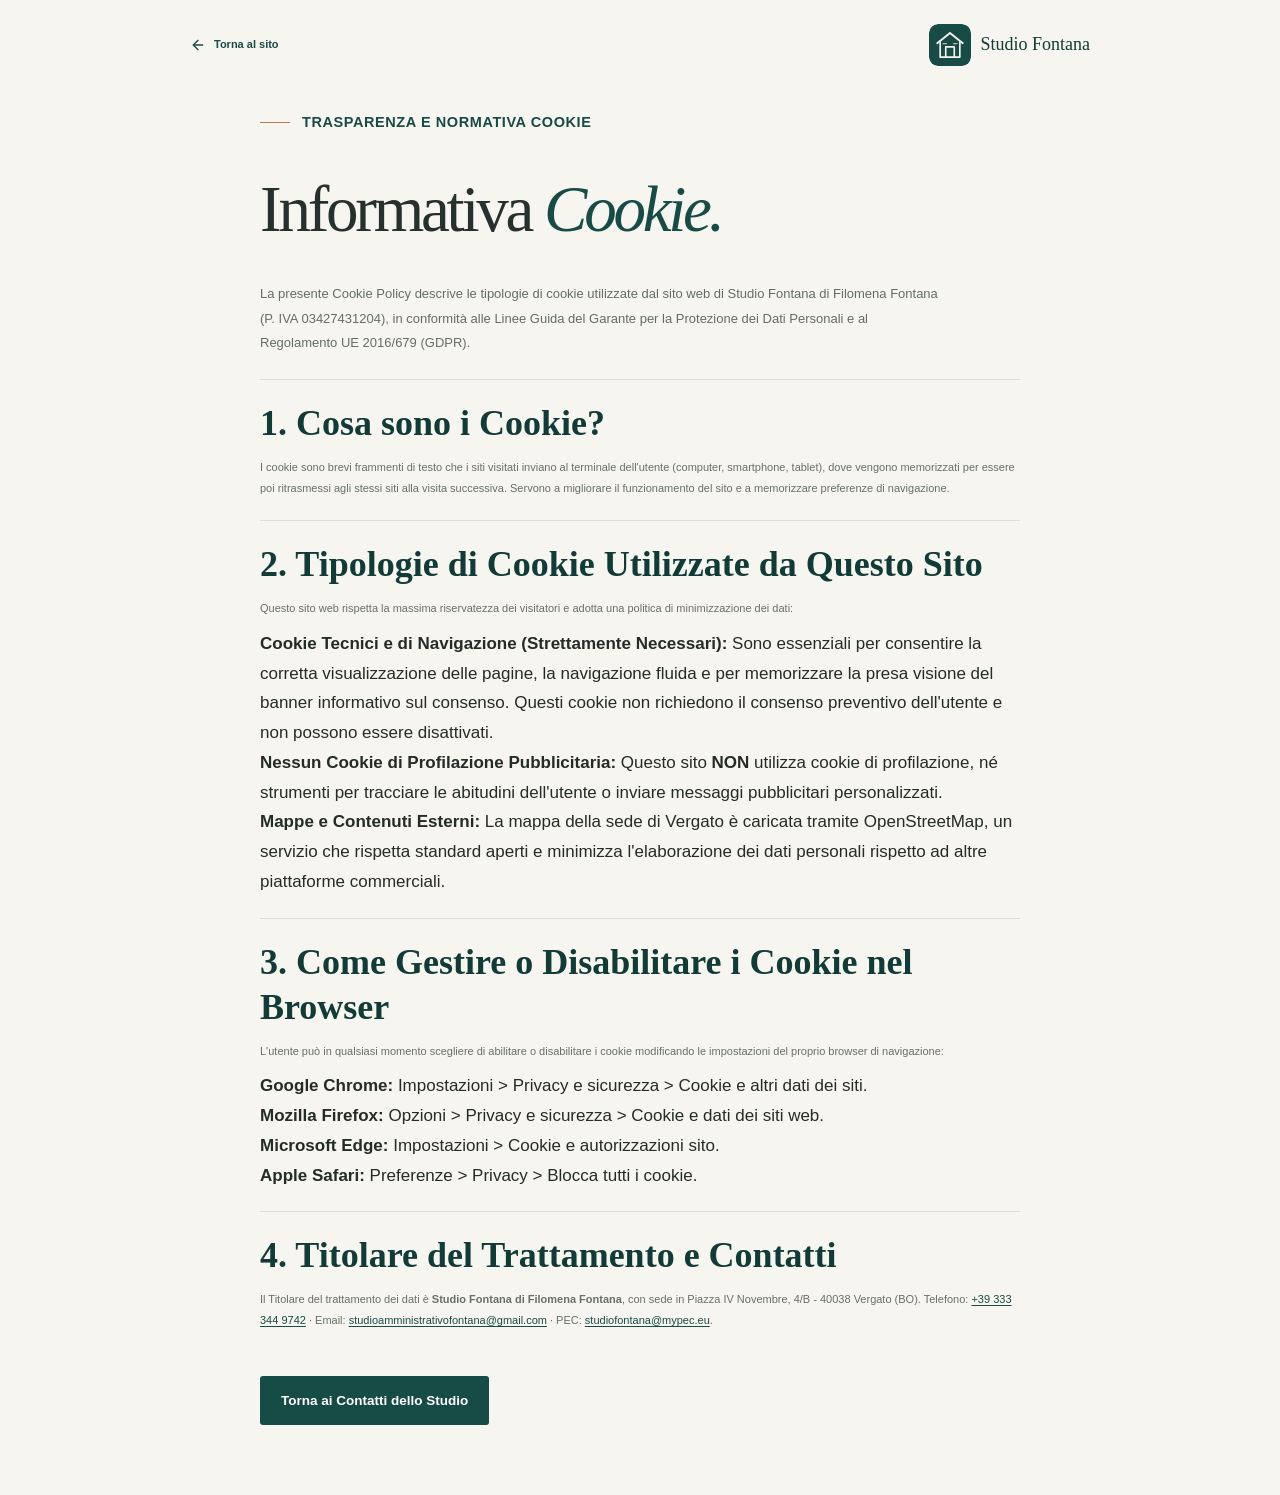
==== commit e253682b: "Aggiornamento contatti: email Gmail, PEC, telefono su tutte le pagine e documenti" ====
--- a/cookie-policy.html
+++ b/cookie-policy.html
@@ -55,7 +55,7 @@
 
       <section class="privacy-block">
         <h2>4. Titolare del Trattamento e Contatti</h2>
-        <p>Il Titolare del trattamento dei dati è <strong>Studio Fontana di Filomena Fontana</strong>, con sede in Piazza IV Novembre, 4/B - 40038 Vergato (BO). Telefono: <a href="tel:+393333449742">+39 333 344 9742</a>.</p>
+        <p>Il Titolare del trattamento dei dati è <strong>Studio Fontana di Filomena Fontana</strong>, con sede in Piazza IV Novembre, 4/B - 40038 Vergato (BO). Telefono: <a href="tel:+393333449742">+39 333 344 9742</a> · Email: <a href="mailto:studioamministrativofontana@gmail.com">studioamministrativofontana@gmail.com</a> · PEC: <a href="mailto:studiofontana@mypec.eu">studiofontana@mypec.eu</a>.</p>
       </section>
 
       <a class="button button--primary privacy-cta" href="index.html#contatti">
--- a/assets/style.css
+++ b/assets/style.css
@@ -1062,7 +1062,7 @@
 .method-section{padding-bottom:24px !important}
 
 /* === DOWNLOAD CARDS: 5 su una riga === */
-.downloads-grid{display:grid;grid-template-columns:repeat(5,1fr);gap:12px}
+.downloads-grid{display:grid;grid-template-columns:repeat(6,1fr);gap:12px}
 .download-card{padding:14px;font-size:12px}
 .download-card h4{font-size:13px;margin-top:4px;margin-bottom:6px;line-height:1.3}
 .download-card p{font-size:11.5px;line-height:1.5;margin-bottom:10px}
